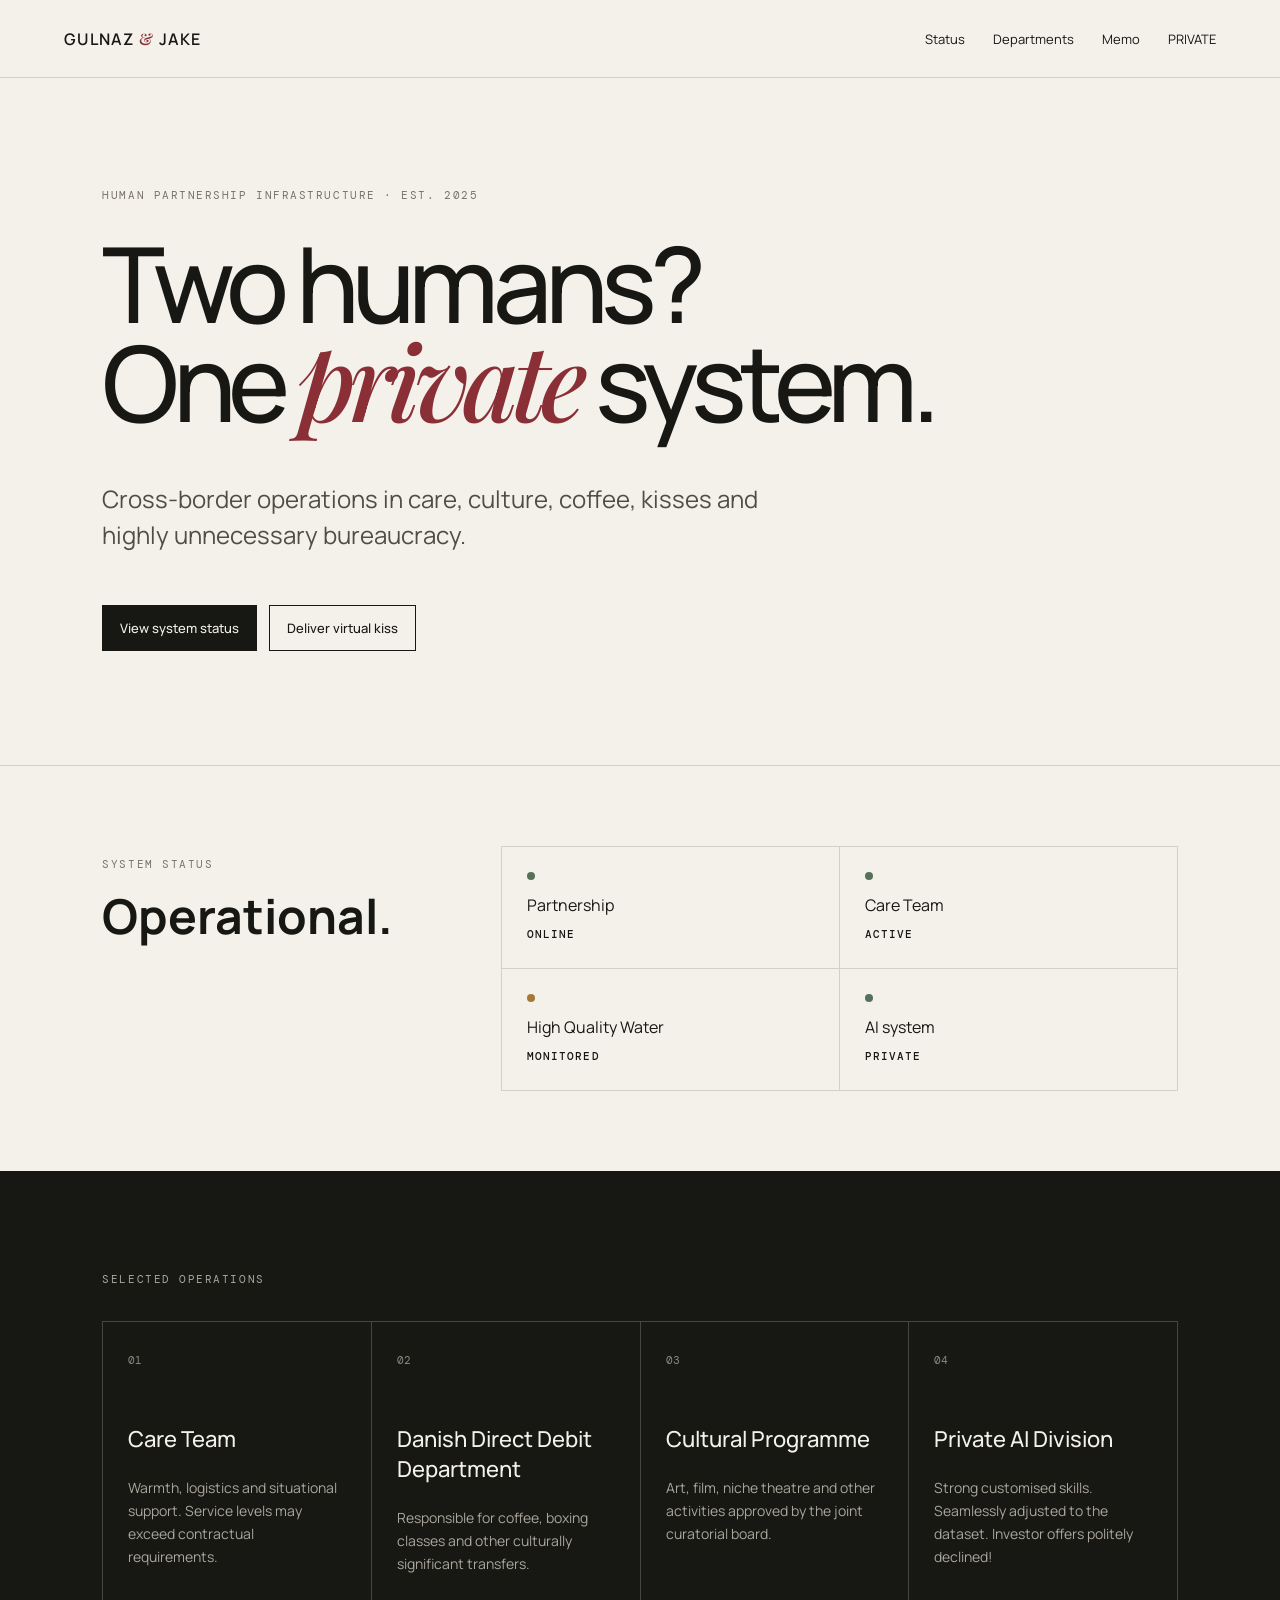
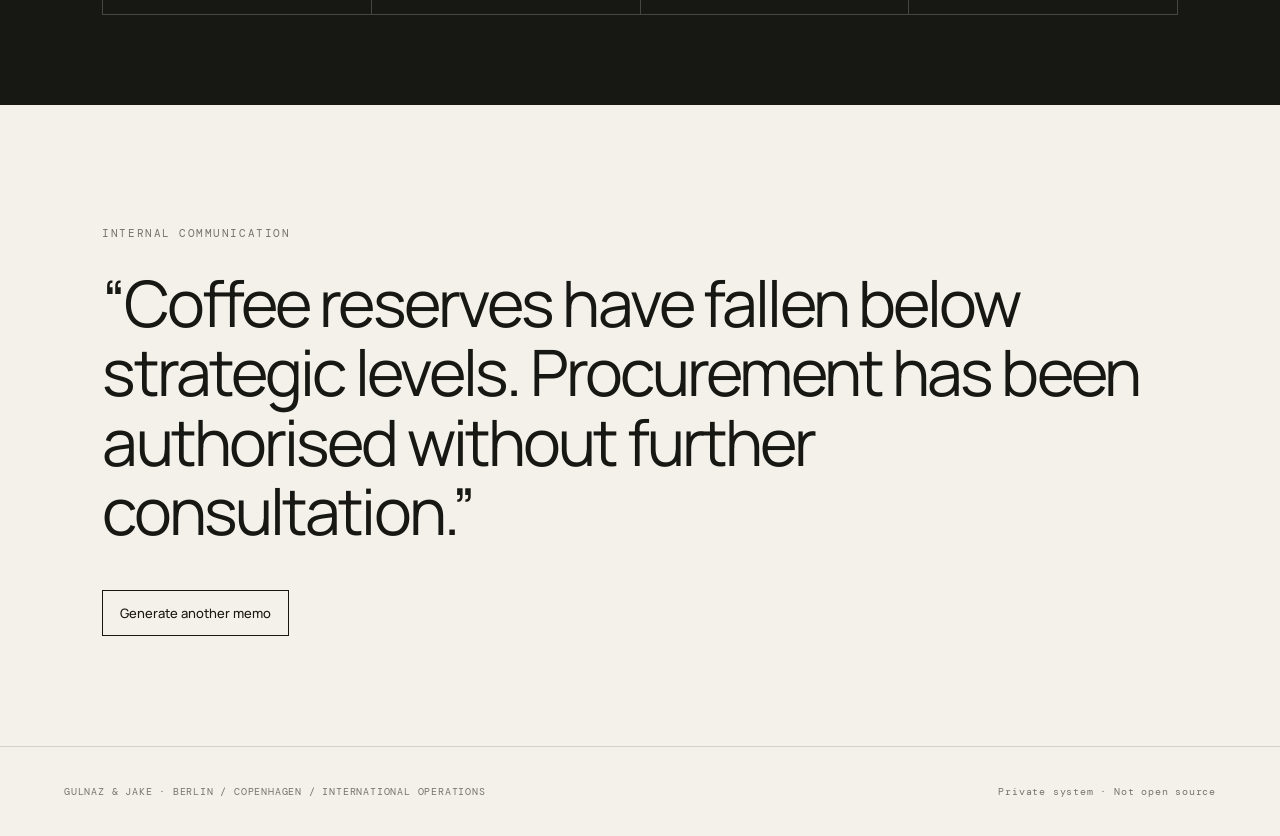
==== index.html @ 2a32f4bb "Update index.html" ====
<!doctype html><html lang="en"><head><meta charset="utf-8"><meta name="viewport" content="width=device-width,initial-scale=1"><meta name="theme-color" content="#f4f1ea"><title>Gulnaz & Jake</title><meta name="description" content="Human partnership infrastructure. Private system. Not open source."><link rel="stylesheet" href="style.css"></head><body>
<header class="top"><a class="brand" href="#">GULNAZ <span>&</span> JAKE</a><nav><a href="#status">Status</a><a href="#departments">Departments</a><a href="#memo">Memo</a><a href="private.html">PRIVATE</a></nav></header>
<main>
<section class="hero"><p class="eyebrow">HUMAN PARTNERSHIP INFRASTRUCTURE · EST. 2025</p><h1>Two humans? <br>One <em>private</em> system.</h1><p class="lede">Cross-border operations in care, culture, coffee, kisses and highly unnecessary bureaucracy.</p><div class="actions"><a class="button" href="#status">View system status</a><button class="ghost" id="kiss">Deliver virtual kiss</button></div><p class="delivery" id="delivery" aria-live="polite"></p></section>
<section class="status" id="status"><div><p class="label">SYSTEM STATUS</p><h2>Operational.</h2></div><div class="grid"><article><span class="dot"></span><p>Partnership</p><strong>ONLINE</strong></article><article><span class="dot"></span><p>Care Team</p><strong>ACTIVE</strong></article><article><span class="dot amber"></span><p>High Quality Water</p><strong>MONITORED</strong></article><article><span class="dot"></span><p>AI system</p><strong>PRIVATE</strong></article></div></section>
<section class="departments" id="departments"><p class="label">SELECTED OPERATIONS</p><div class="cards"><article><span>01</span><h3>Care Team</h3><p>Warmth, logistics and situational support. Service levels may exceed contractual requirements.</p></article><article><span>02</span><h3>Danish Direct Debit Department</h3><p>Responsible for coffee, boxing classes and other culturally significant transfers.</p></article><article><span>03</span><h3>Cultural Programme</h3><p>Art, film, niche theatre and other activities approved by the joint curatorial board.</p></article><article><span>04</span><h3>Private AI Division</h3><p>Strong customised skills. Seamlessly adjusted to the dataset. Investor offers politely declined!</p></article></div></section>
<section class="memo" id="memo"><p class="label">INTERNAL COMMUNICATION</p><blockquote id="quote">“Kisses are not reimbursable. They remain payable directly.”</blockquote><button class="ghost dark" id="newMemo">Generate another memo</button></section>
</main><footer><p>GULNAZ & JAKE · BERLIN / COPENHAGEN / INTERNATIONAL OPERATIONS</p><p>Private system · Not open source</p></footer><script src="script.js"></script></body></html>
---- style.css ----
@import url('https://fonts.googleapis.com/css2?family=DM+Mono:wght@300;400;500&family=Manrope:wght@400;500;600&family=Playfair+Display:ital,wght@1,500&display=swap');
:root{--ink:#171713;--paper:#f4f1ea;--line:#d5d0c5;--muted:#77736b;--accent:#8b2f37}*{box-sizing:border-box}html{scroll-behavior:smooth}body{margin:0;background:var(--paper);color:var(--ink);font-family:Manrope,Arial,sans-serif}.top{height:78px;display:flex;align-items:center;justify-content:space-between;padding:0 5vw;border-bottom:1px solid var(--line);position:sticky;top:0;background:rgba(244,241,234,.94);backdrop-filter:blur(12px);z-index:5}.brand{font-weight:600;letter-spacing:.08em;text-decoration:none;color:var(--ink)}.brand span{font-family:'Playfair Display',serif;color:var(--accent)}nav{display:flex;gap:28px}nav a{color:var(--ink);text-decoration:none;font-size:13px}.hero{min-height:74vh;padding:11vh 8vw 8vh;display:flex;flex-direction:column;justify-content:center}.eyebrow,.label{font-family:'DM Mono',monospace;font-size:11px;letter-spacing:.14em;color:var(--muted)}h1{font-size:clamp(54px,8.2vw,126px);line-height:.91;letter-spacing:-.065em;margin:22px 0 28px;max-width:1100px;font-weight:500}h1 em{font-family:'Playfair Display',serif;font-weight:500;color:var(--accent)}.lede{font-size:clamp(17px,2vw,24px);line-height:1.5;max-width:680px;color:#504d47}.actions{display:flex;gap:12px;margin-top:28px;flex-wrap:wrap}.button,.ghost{border:1px solid var(--ink);padding:13px 17px;font:500 13px Manrope;text-decoration:none;color:var(--paper);background:var(--ink);cursor:pointer}.ghost{color:var(--ink);background:transparent}.delivery{height:20px;font-family:'DM Mono',monospace;font-size:11px;color:var(--accent)}.status{border-top:1px solid var(--line);padding:80px 8vw;display:grid;grid-template-columns:1fr 2fr;gap:60px}.status h2{font-size:48px;margin:12px 0}.grid{display:grid;grid-template-columns:1fr 1fr;border-top:1px solid var(--line);border-left:1px solid var(--line)}.grid article{padding:25px;border-right:1px solid var(--line);border-bottom:1px solid var(--line)}.grid p{margin:14px 0 5px}.grid strong{font:500 11px 'DM Mono',monospace;letter-spacing:.1em}.dot{width:8px;height:8px;background:#56705a;border-radius:50%;display:block}.dot.amber{background:#a67835}.departments{background:var(--ink);color:var(--paper);padding:90px 8vw}.departments .label{color:#aaa69d}.cards{display:grid;grid-template-columns:repeat(4,1fr);margin-top:35px;border-top:1px solid #46453f;border-left:1px solid #46453f}.cards article{min-height:290px;padding:25px;border-right:1px solid #46453f;border-bottom:1px solid #46453f}.cards span{font:11px 'DM Mono',monospace;color:#8c8981}.cards h3{font-size:22px;font-weight:500;margin-top:55px}.cards p{color:#aaa69d;font-size:14px;line-height:1.65}.memo{padding:110px 8vw}.memo blockquote{font-size:clamp(34px,5vw,72px);line-height:1.08;letter-spacing:-.045em;max-width:1050px;margin:28px 0 45px}.dark{background:transparent}.memo .ghost:hover{background:var(--ink);color:var(--paper)}footer{padding:28px 5vw;border-top:1px solid var(--line);display:flex;justify-content:space-between;gap:20px;color:var(--muted);font:10px 'DM Mono',monospace;letter-spacing:.08em}@media(max-width:800px){nav{display:none}.hero{padding-left:6vw;padding-right:6vw}.status{grid-template-columns:1fr;padding:60px 6vw}.grid{grid-template-columns:1fr}.departments{padding:70px 6vw}.cards{grid-template-columns:1fr}.cards article{min-height:220px}.memo{padding:80px 6vw}footer{flex-direction:column}}
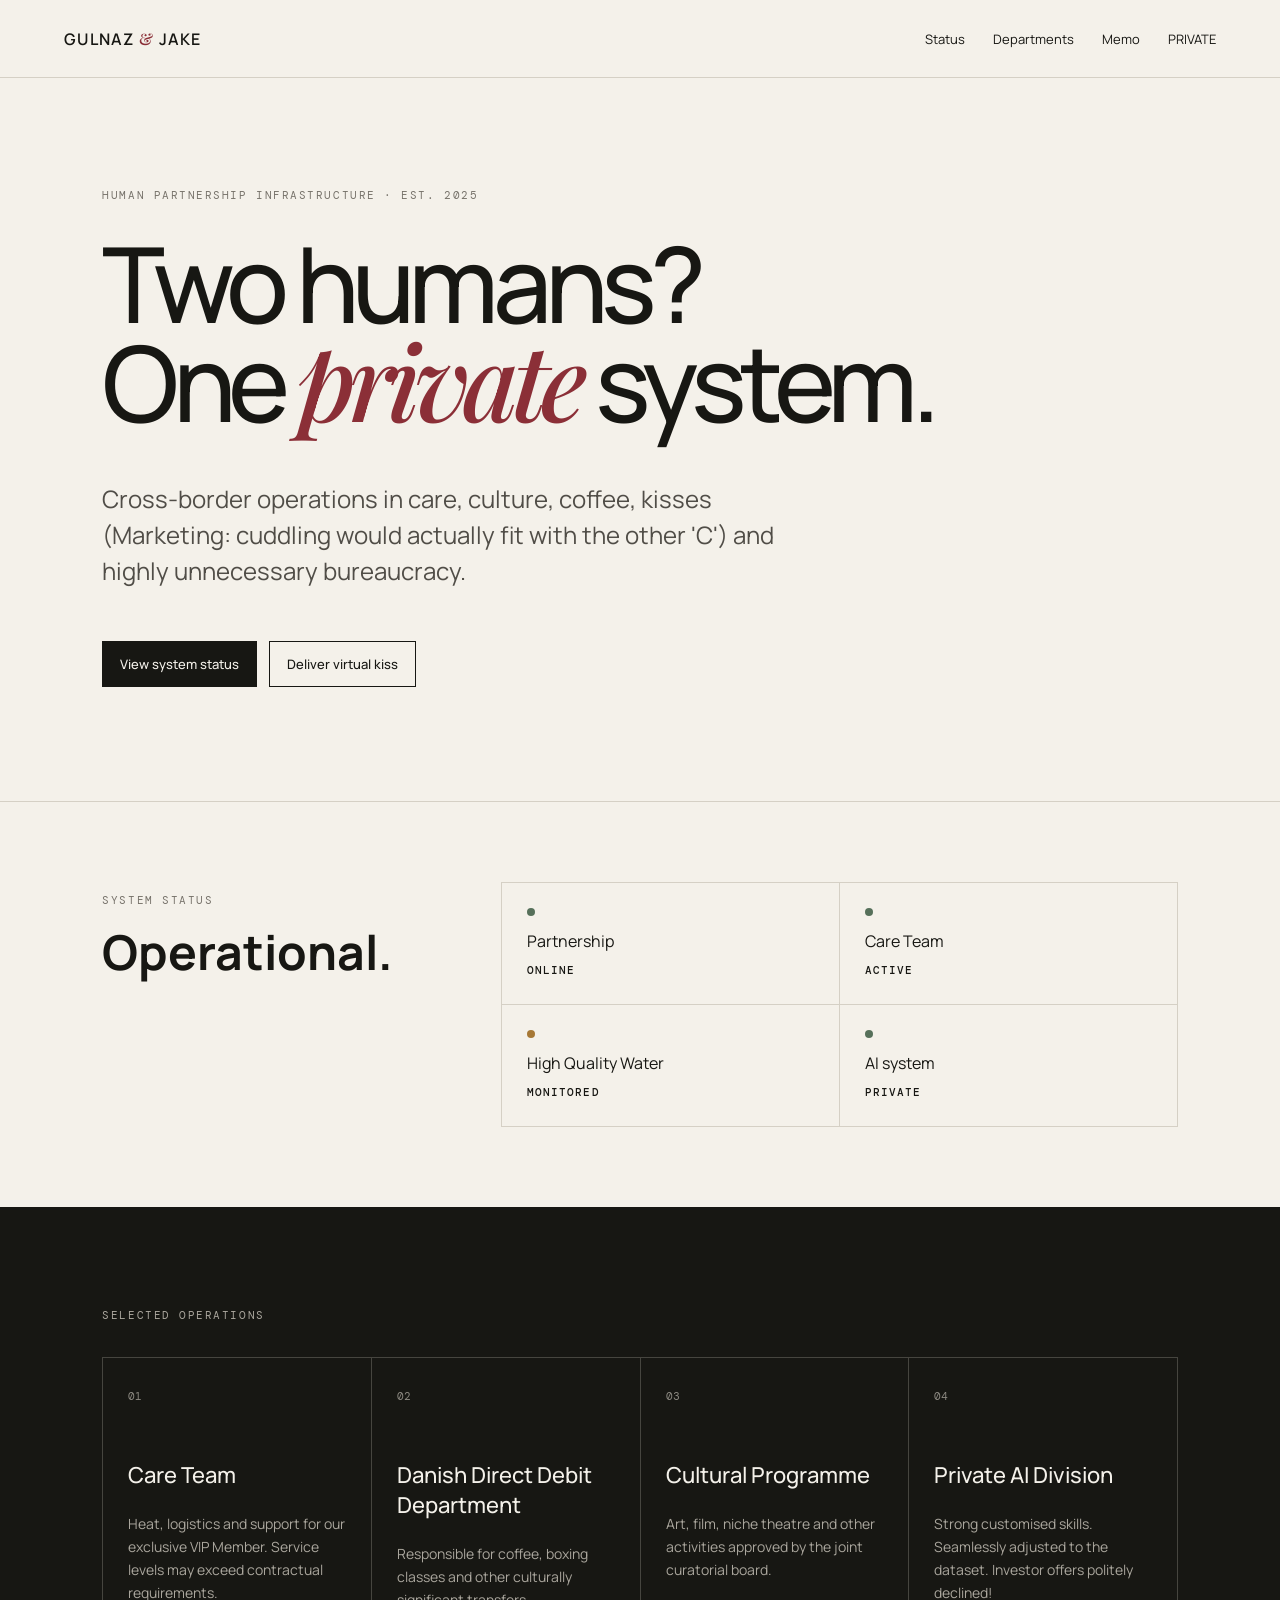
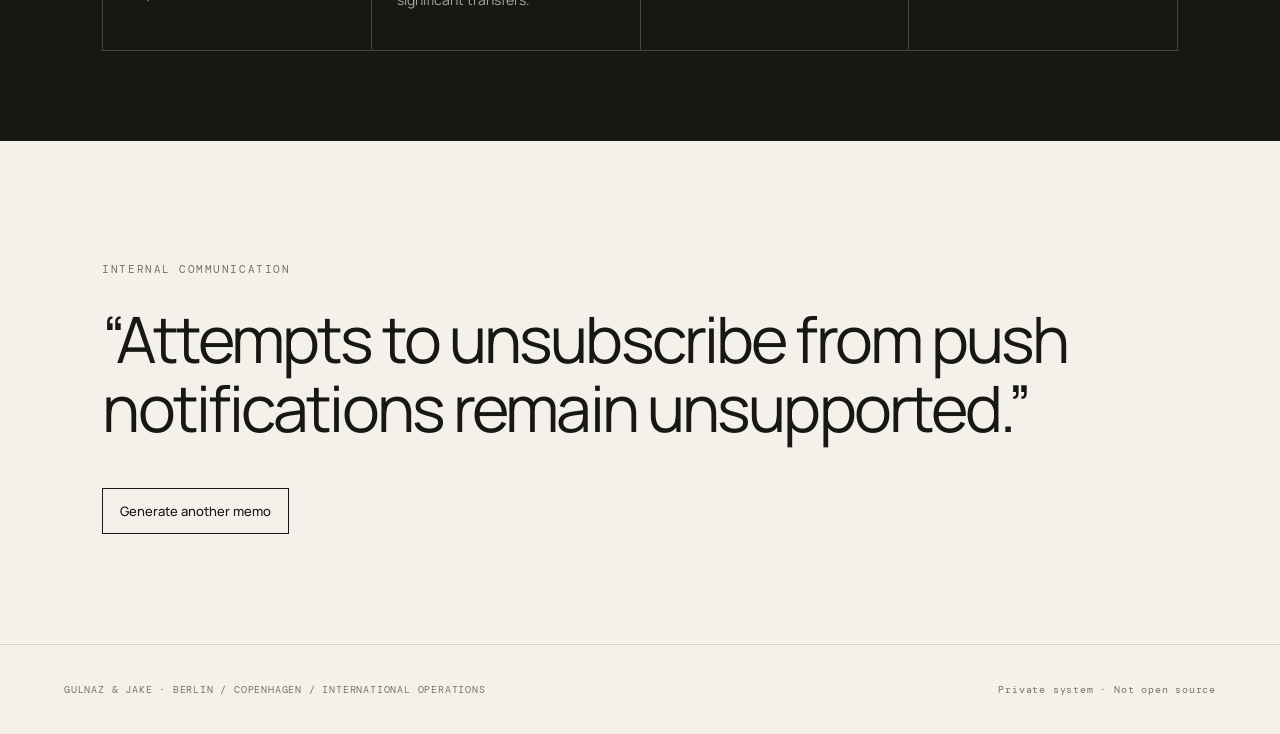
==== commit ed3be855: "Update index.html" ====
--- a/index.html
+++ b/index.html
@@ -1,8 +1,8 @@
 <!doctype html><html lang="en"><head><meta charset="utf-8"><meta name="viewport" content="width=device-width,initial-scale=1"><meta name="theme-color" content="#f4f1ea"><title>Gulnaz & Jake</title><meta name="description" content="Human partnership infrastructure. Private system. Not open source."><link rel="stylesheet" href="style.css"></head><body>
 <header class="top"><a class="brand" href="#">GULNAZ <span>&</span> JAKE</a><nav><a href="#status">Status</a><a href="#departments">Departments</a><a href="#memo">Memo</a><a href="private.html">PRIVATE</a></nav></header>
 <main>
-<section class="hero"><p class="eyebrow">HUMAN PARTNERSHIP INFRASTRUCTURE · EST. 2025</p><h1>Two humans? <br>One <em>private</em> system.</h1><p class="lede">Cross-border operations in care, culture, coffee, kisses and highly unnecessary bureaucracy.</p><div class="actions"><a class="button" href="#status">View system status</a><button class="ghost" id="kiss">Deliver virtual kiss</button></div><p class="delivery" id="delivery" aria-live="polite"></p></section>
+<section class="hero"><p class="eyebrow">HUMAN PARTNERSHIP INFRASTRUCTURE · EST. 2025</p><h1>Two humans? <br>One <em>private</em> system.</h1><p class="lede">Cross-border operations in care, culture, coffee, kisses (Marketing: cuddling would actually fit with the other 'C')  and highly unnecessary bureaucracy.</p><div class="actions"><a class="button" href="#status">View system status</a><button class="ghost" id="kiss">Deliver virtual kiss</button></div><p class="delivery" id="delivery" aria-live="polite"></p></section>
 <section class="status" id="status"><div><p class="label">SYSTEM STATUS</p><h2>Operational.</h2></div><div class="grid"><article><span class="dot"></span><p>Partnership</p><strong>ONLINE</strong></article><article><span class="dot"></span><p>Care Team</p><strong>ACTIVE</strong></article><article><span class="dot amber"></span><p>High Quality Water</p><strong>MONITORED</strong></article><article><span class="dot"></span><p>AI system</p><strong>PRIVATE</strong></article></div></section>
-<section class="departments" id="departments"><p class="label">SELECTED OPERATIONS</p><div class="cards"><article><span>01</span><h3>Care Team</h3><p>Warmth, logistics and situational support. Service levels may exceed contractual requirements.</p></article><article><span>02</span><h3>Danish Direct Debit Department</h3><p>Responsible for coffee, boxing classes and other culturally significant transfers.</p></article><article><span>03</span><h3>Cultural Programme</h3><p>Art, film, niche theatre and other activities approved by the joint curatorial board.</p></article><article><span>04</span><h3>Private AI Division</h3><p>Strong customised skills. Seamlessly adjusted to the dataset. Investor offers politely declined!</p></article></div></section>
+<section class="departments" id="departments"><p class="label">SELECTED OPERATIONS</p><div class="cards"><article><span>01</span><h3>Care Team</h3><p>Heat, logistics and support for our exclusive VIP Member. Service levels may exceed contractual requirements.</p></article><article><span>02</span><h3>Danish Direct Debit Department</h3><p>Responsible for coffee, boxing classes and other culturally significant transfers.</p></article><article><span>03</span><h3>Cultural Programme</h3><p>Art, film, niche theatre and other activities approved by the joint curatorial board.</p></article><article><span>04</span><h3>Private AI Division</h3><p>Strong customised skills. Seamlessly adjusted to the dataset. Investor offers politely declined!</p></article></div></section>
 <section class="memo" id="memo"><p class="label">INTERNAL COMMUNICATION</p><blockquote id="quote">“Kisses are not reimbursable. They remain payable directly.”</blockquote><button class="ghost dark" id="newMemo">Generate another memo</button></section>
 </main><footer><p>GULNAZ & JAKE · BERLIN / COPENHAGEN / INTERNATIONAL OPERATIONS</p><p>Private system · Not open source</p></footer><script src="script.js"></script></body></html>
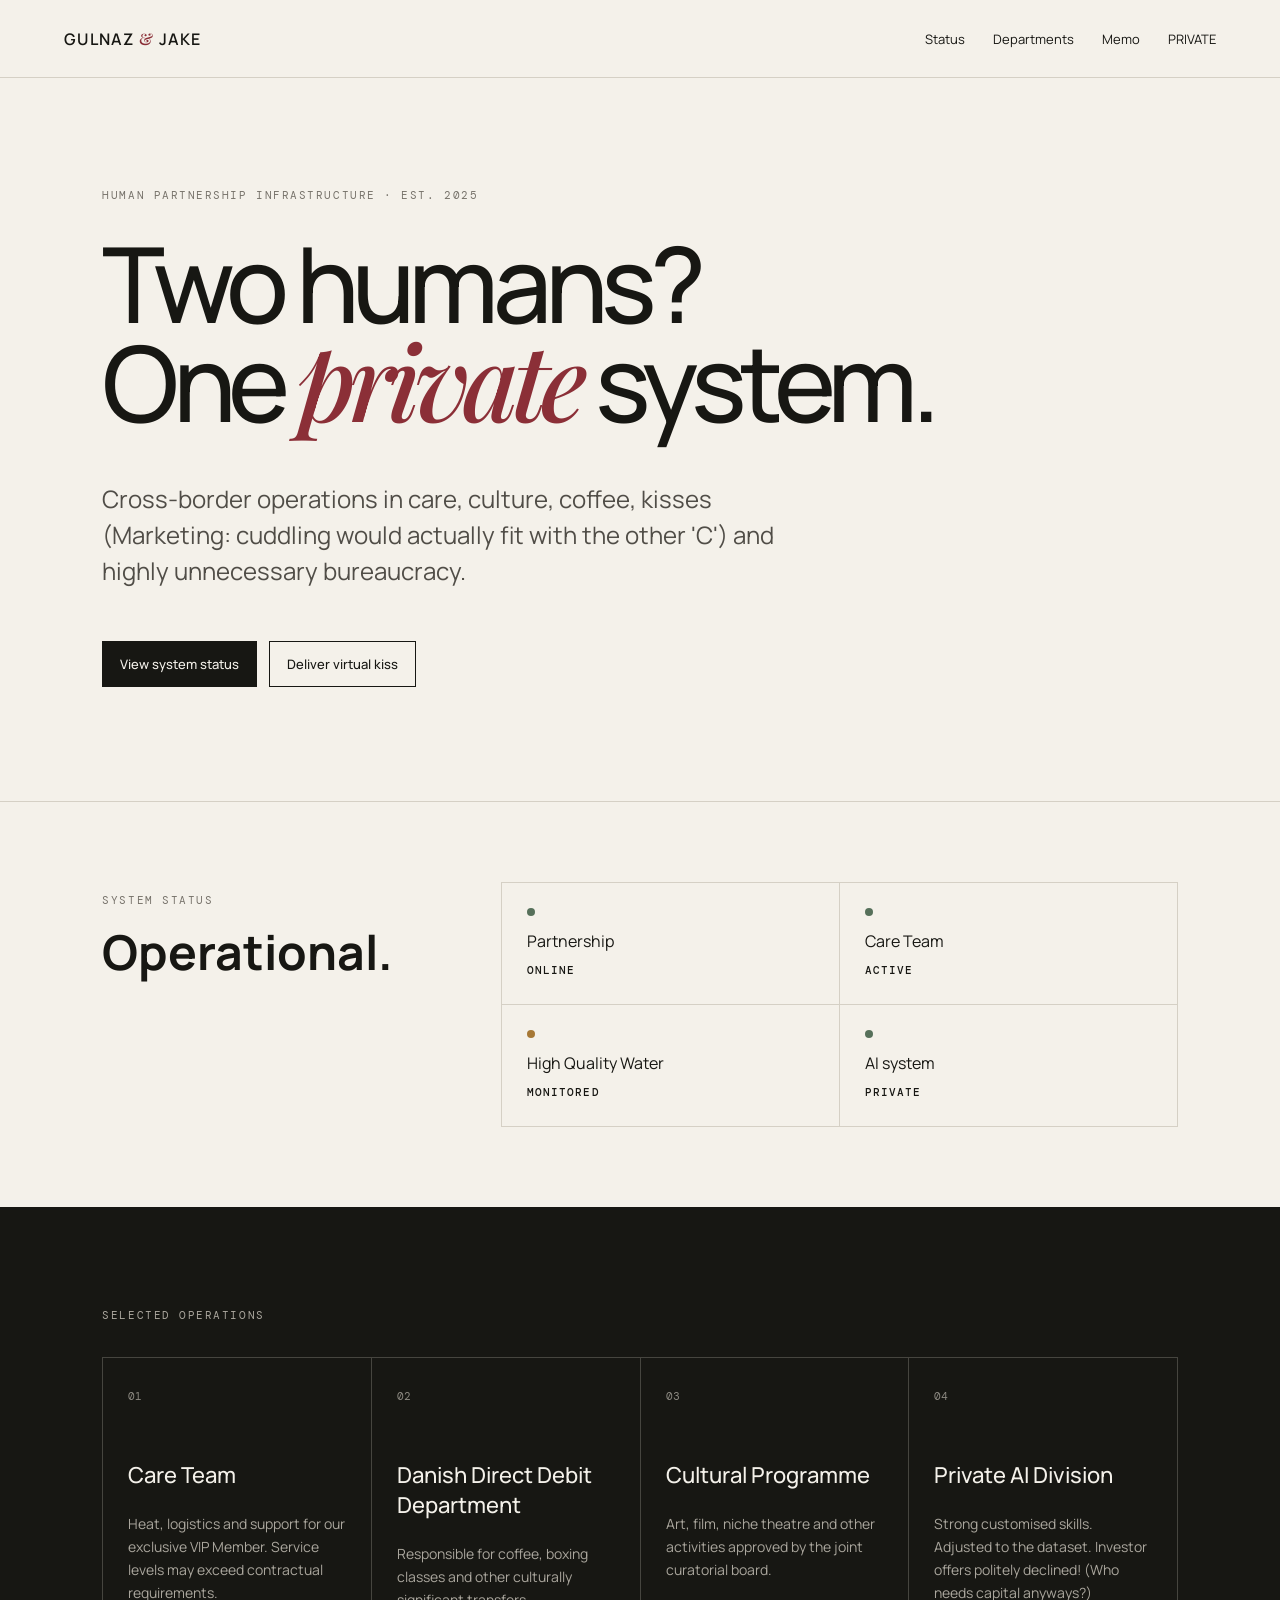
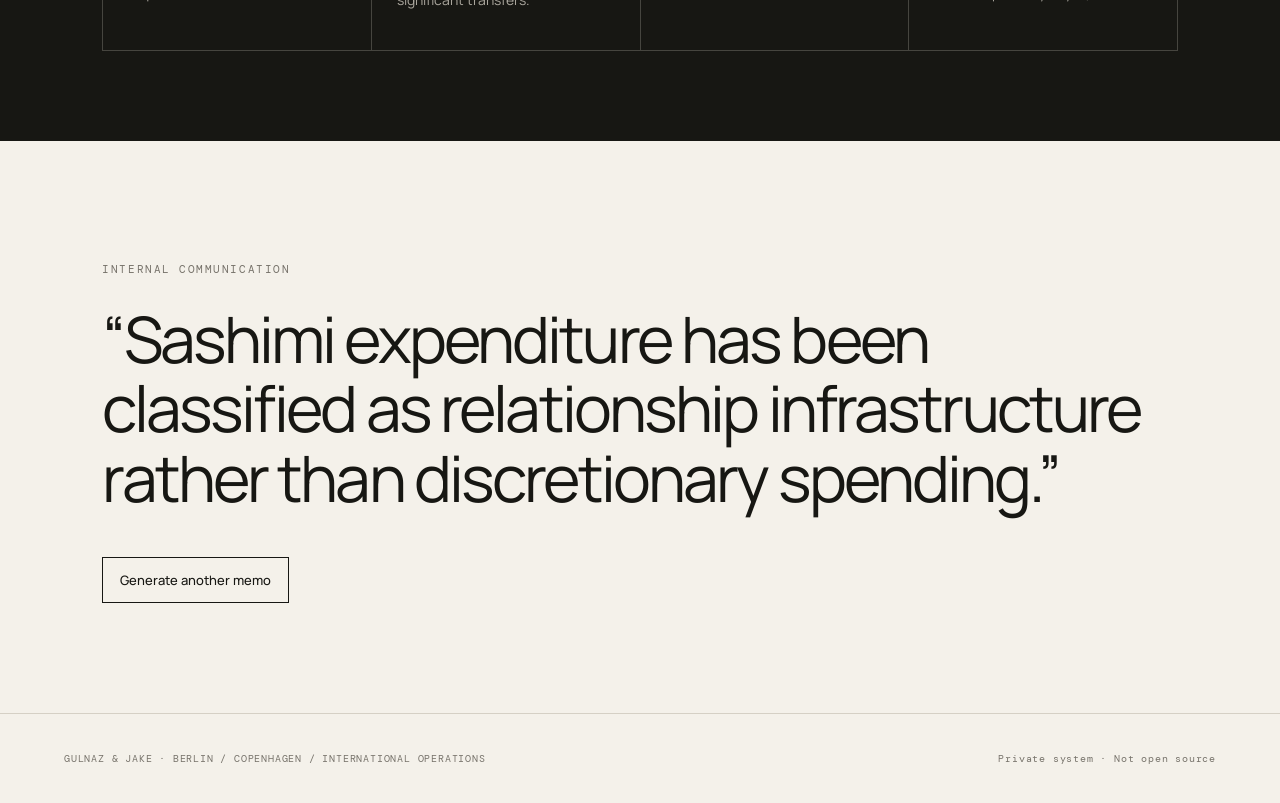
==== commit da7fcc23: "Update index.html" ====
--- a/index.html
+++ b/index.html
@@ -3,6 +3,6 @@
 <main>
 <section class="hero"><p class="eyebrow">HUMAN PARTNERSHIP INFRASTRUCTURE · EST. 2025</p><h1>Two humans? <br>One <em>private</em> system.</h1><p class="lede">Cross-border operations in care, culture, coffee, kisses (Marketing: cuddling would actually fit with the other 'C')  and highly unnecessary bureaucracy.</p><div class="actions"><a class="button" href="#status">View system status</a><button class="ghost" id="kiss">Deliver virtual kiss</button></div><p class="delivery" id="delivery" aria-live="polite"></p></section>
 <section class="status" id="status"><div><p class="label">SYSTEM STATUS</p><h2>Operational.</h2></div><div class="grid"><article><span class="dot"></span><p>Partnership</p><strong>ONLINE</strong></article><article><span class="dot"></span><p>Care Team</p><strong>ACTIVE</strong></article><article><span class="dot amber"></span><p>High Quality Water</p><strong>MONITORED</strong></article><article><span class="dot"></span><p>AI system</p><strong>PRIVATE</strong></article></div></section>
-<section class="departments" id="departments"><p class="label">SELECTED OPERATIONS</p><div class="cards"><article><span>01</span><h3>Care Team</h3><p>Heat, logistics and support for our exclusive VIP Member. Service levels may exceed contractual requirements.</p></article><article><span>02</span><h3>Danish Direct Debit Department</h3><p>Responsible for coffee, boxing classes and other culturally significant transfers.</p></article><article><span>03</span><h3>Cultural Programme</h3><p>Art, film, niche theatre and other activities approved by the joint curatorial board.</p></article><article><span>04</span><h3>Private AI Division</h3><p>Strong customised skills. Seamlessly adjusted to the dataset. Investor offers politely declined!</p></article></div></section>
+<section class="departments" id="departments"><p class="label">SELECTED OPERATIONS</p><div class="cards"><article><span>01</span><h3>Care Team</h3><p>Heat, logistics and support for our exclusive VIP Member. Service levels may exceed contractual requirements.</p></article><article><span>02</span><h3>Danish Direct Debit Department</h3><p>Responsible for coffee, boxing classes and other culturally significant transfers.</p></article><article><span>03</span><h3>Cultural Programme</h3><p>Art, film, niche theatre and other activities approved by the joint curatorial board.</p></article><article><span>04</span><h3>Private AI Division</h3><p>Strong customised skills. Adjusted to the dataset. Investor offers politely declined! (Who needs capital anyways?)</p></article></div></section>
 <section class="memo" id="memo"><p class="label">INTERNAL COMMUNICATION</p><blockquote id="quote">“Kisses are not reimbursable. They remain payable directly.”</blockquote><button class="ghost dark" id="newMemo">Generate another memo</button></section>
 </main><footer><p>GULNAZ & JAKE · BERLIN / COPENHAGEN / INTERNATIONAL OPERATIONS</p><p>Private system · Not open source</p></footer><script src="script.js"></script></body></html>
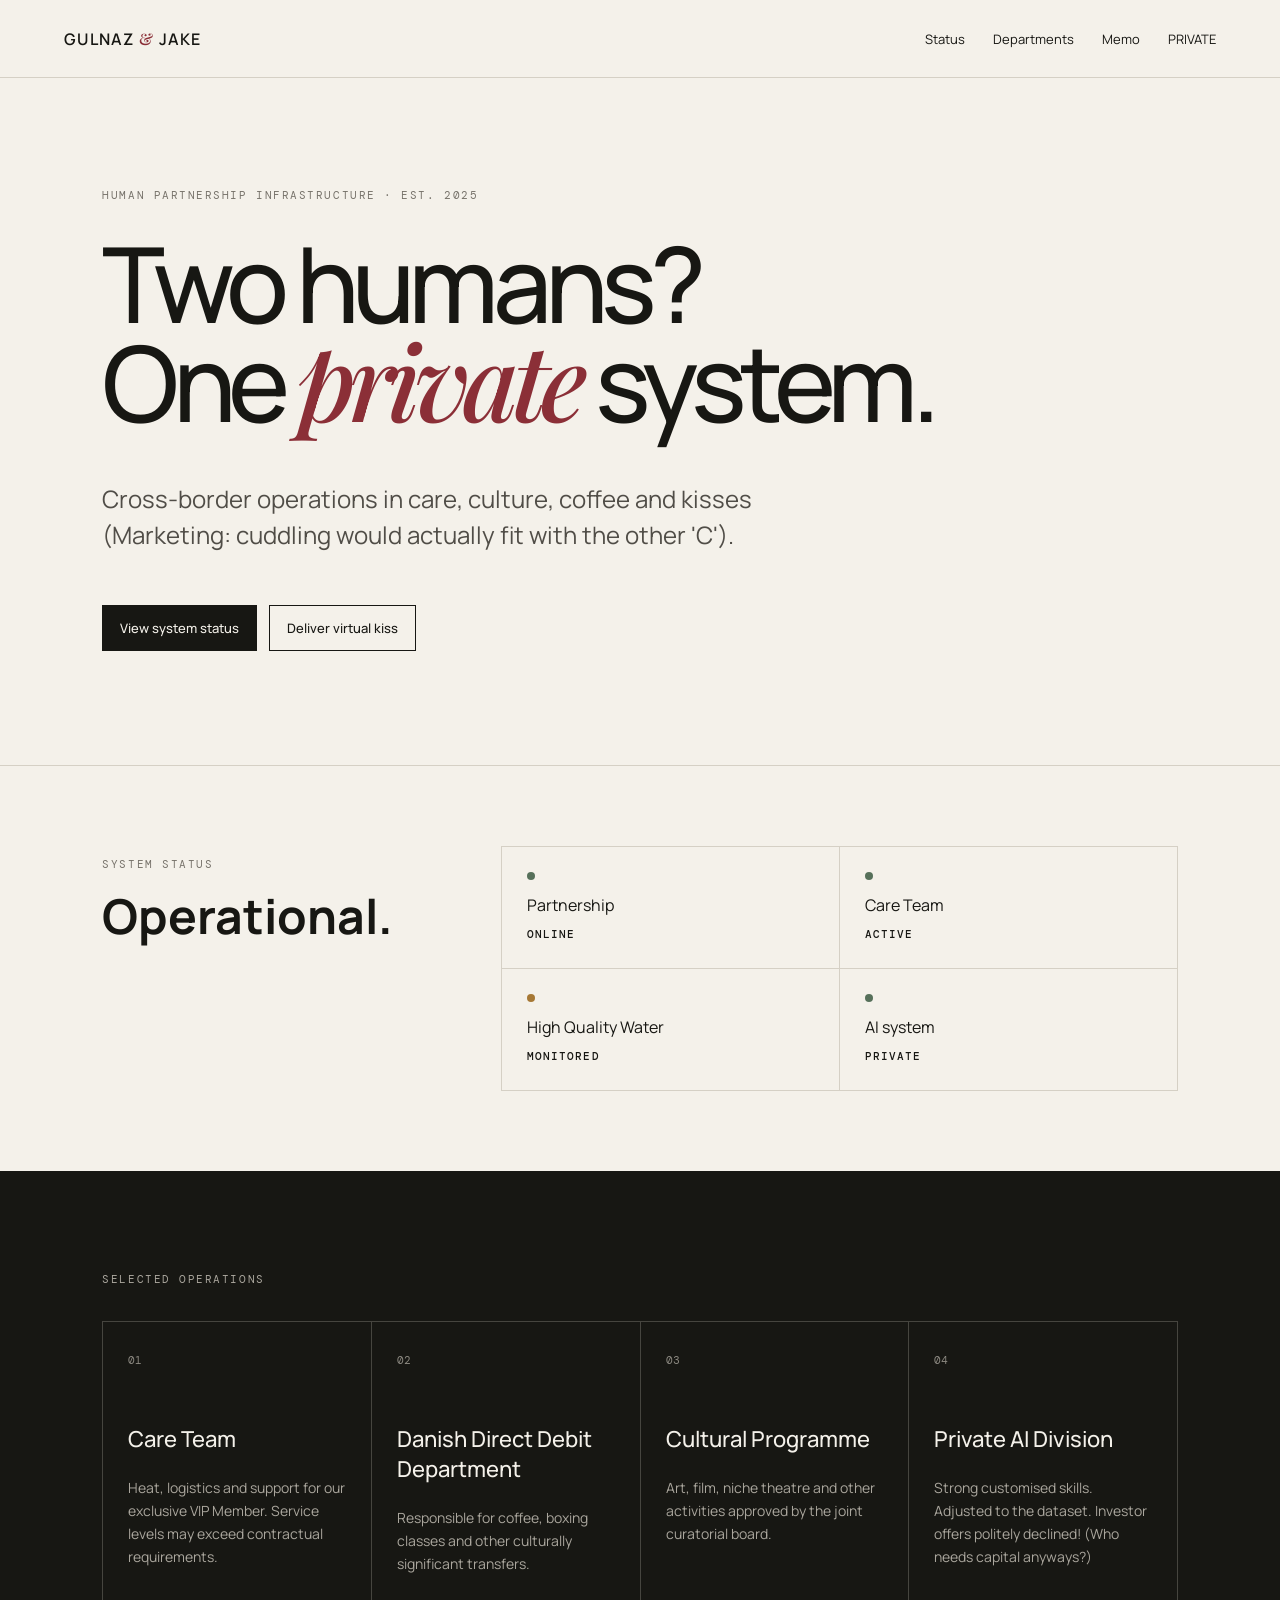
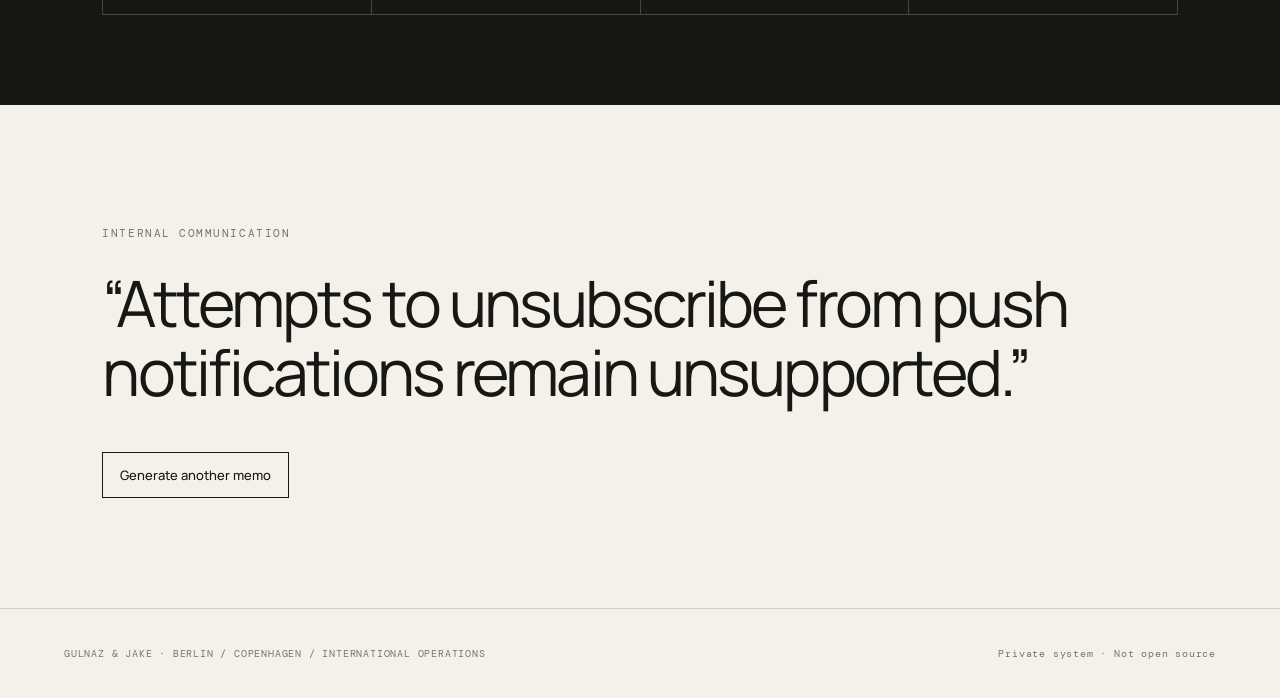
==== commit 719dc956: "Update index.html" ====
--- a/index.html
+++ b/index.html
@@ -1,7 +1,7 @@
 <!doctype html><html lang="en"><head><meta charset="utf-8"><meta name="viewport" content="width=device-width,initial-scale=1"><meta name="theme-color" content="#f4f1ea"><title>Gulnaz & Jake</title><meta name="description" content="Human partnership infrastructure. Private system. Not open source."><link rel="stylesheet" href="style.css"></head><body>
 <header class="top"><a class="brand" href="#">GULNAZ <span>&</span> JAKE</a><nav><a href="#status">Status</a><a href="#departments">Departments</a><a href="#memo">Memo</a><a href="private.html">PRIVATE</a></nav></header>
 <main>
-<section class="hero"><p class="eyebrow">HUMAN PARTNERSHIP INFRASTRUCTURE · EST. 2025</p><h1>Two humans? <br>One <em>private</em> system.</h1><p class="lede">Cross-border operations in care, culture, coffee, kisses (Marketing: cuddling would actually fit with the other 'C')  and highly unnecessary bureaucracy.</p><div class="actions"><a class="button" href="#status">View system status</a><button class="ghost" id="kiss">Deliver virtual kiss</button></div><p class="delivery" id="delivery" aria-live="polite"></p></section>
+<section class="hero"><p class="eyebrow">HUMAN PARTNERSHIP INFRASTRUCTURE · EST. 2025</p><h1>Two humans? <br>One <em>private</em> system.</h1><p class="lede">Cross-border operations in care, culture, coffee and kisses (Marketing: cuddling would actually fit with the other 'C').</p><div class="actions"><a class="button" href="#status">View system status</a><button class="ghost" id="kiss">Deliver virtual kiss</button></div><p class="delivery" id="delivery" aria-live="polite"></p></section>
 <section class="status" id="status"><div><p class="label">SYSTEM STATUS</p><h2>Operational.</h2></div><div class="grid"><article><span class="dot"></span><p>Partnership</p><strong>ONLINE</strong></article><article><span class="dot"></span><p>Care Team</p><strong>ACTIVE</strong></article><article><span class="dot amber"></span><p>High Quality Water</p><strong>MONITORED</strong></article><article><span class="dot"></span><p>AI system</p><strong>PRIVATE</strong></article></div></section>
 <section class="departments" id="departments"><p class="label">SELECTED OPERATIONS</p><div class="cards"><article><span>01</span><h3>Care Team</h3><p>Heat, logistics and support for our exclusive VIP Member. Service levels may exceed contractual requirements.</p></article><article><span>02</span><h3>Danish Direct Debit Department</h3><p>Responsible for coffee, boxing classes and other culturally significant transfers.</p></article><article><span>03</span><h3>Cultural Programme</h3><p>Art, film, niche theatre and other activities approved by the joint curatorial board.</p></article><article><span>04</span><h3>Private AI Division</h3><p>Strong customised skills. Adjusted to the dataset. Investor offers politely declined! (Who needs capital anyways?)</p></article></div></section>
 <section class="memo" id="memo"><p class="label">INTERNAL COMMUNICATION</p><blockquote id="quote">“Kisses are not reimbursable. They remain payable directly.”</blockquote><button class="ghost dark" id="newMemo">Generate another memo</button></section>
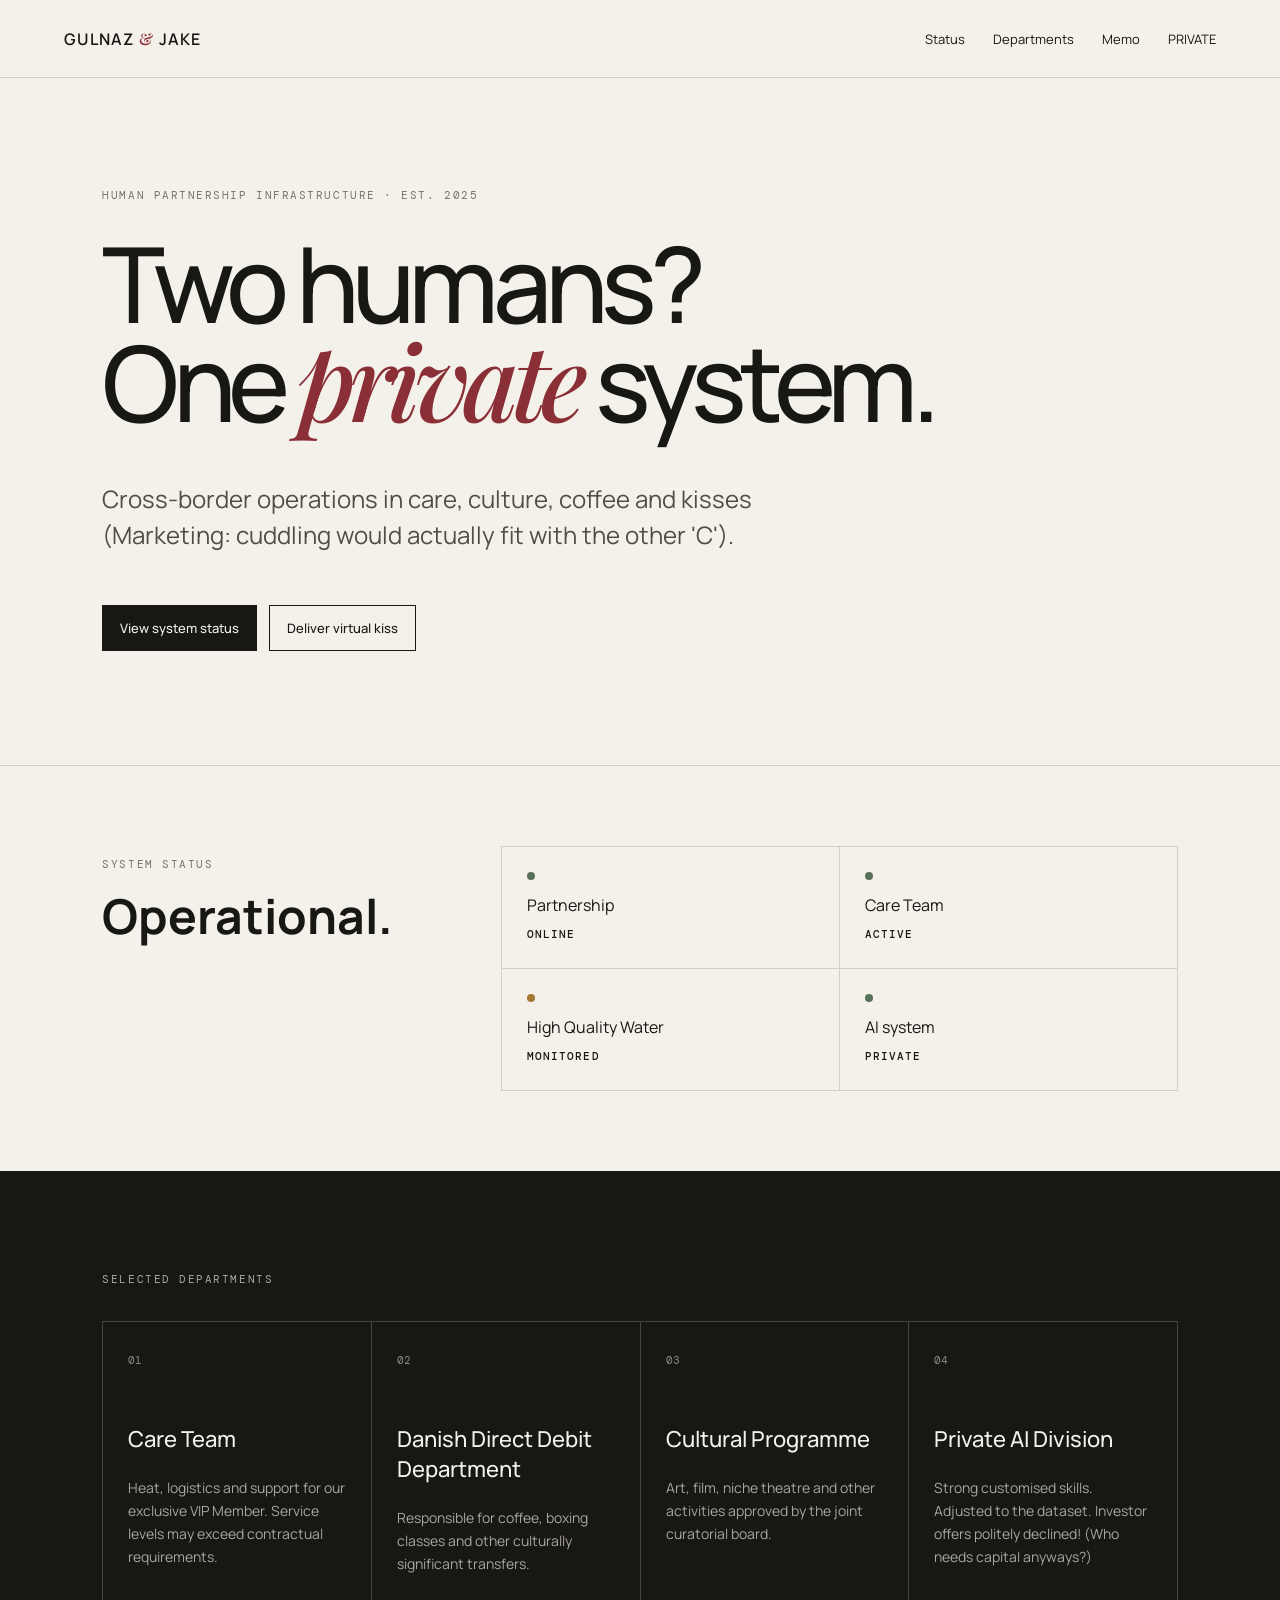
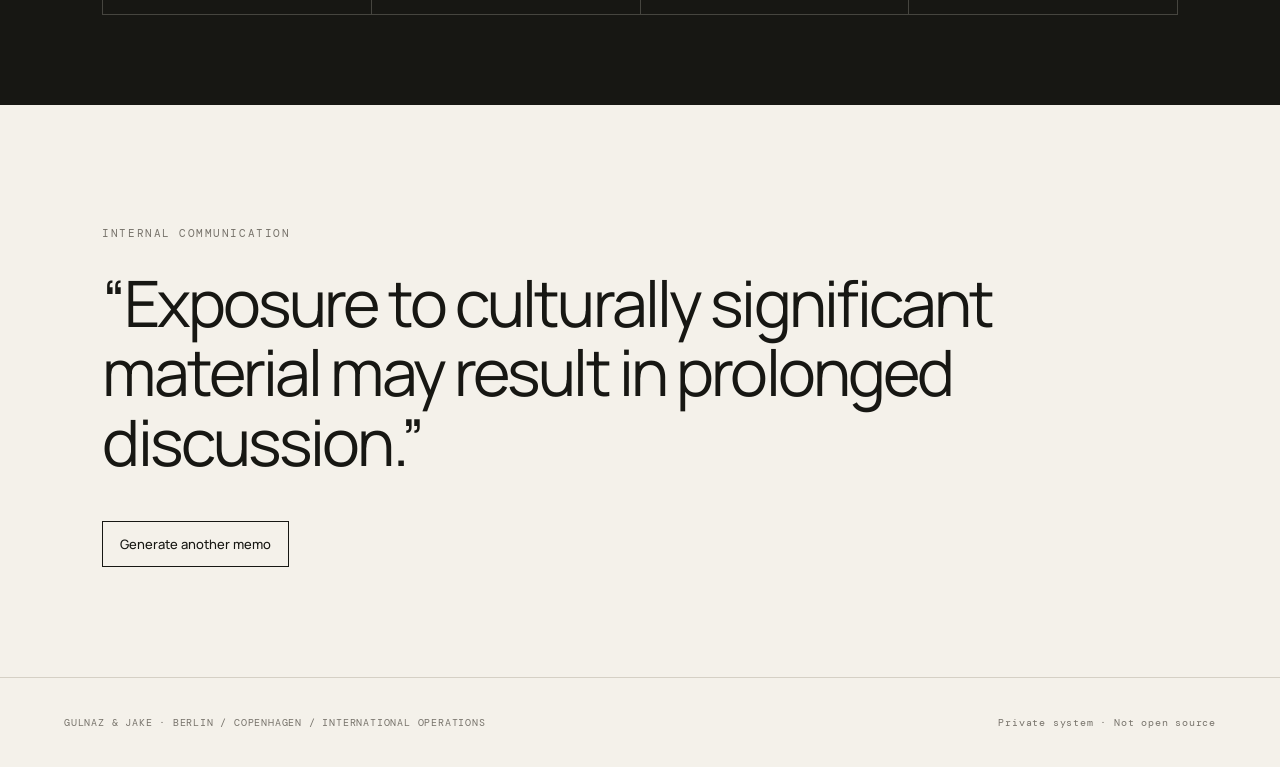
==== commit bfa52b64: "Update index.html" ====
--- a/index.html
+++ b/index.html
@@ -3,6 +3,6 @@
 <main>
 <section class="hero"><p class="eyebrow">HUMAN PARTNERSHIP INFRASTRUCTURE · EST. 2025</p><h1>Two humans? <br>One <em>private</em> system.</h1><p class="lede">Cross-border operations in care, culture, coffee and kisses (Marketing: cuddling would actually fit with the other 'C').</p><div class="actions"><a class="button" href="#status">View system status</a><button class="ghost" id="kiss">Deliver virtual kiss</button></div><p class="delivery" id="delivery" aria-live="polite"></p></section>
 <section class="status" id="status"><div><p class="label">SYSTEM STATUS</p><h2>Operational.</h2></div><div class="grid"><article><span class="dot"></span><p>Partnership</p><strong>ONLINE</strong></article><article><span class="dot"></span><p>Care Team</p><strong>ACTIVE</strong></article><article><span class="dot amber"></span><p>High Quality Water</p><strong>MONITORED</strong></article><article><span class="dot"></span><p>AI system</p><strong>PRIVATE</strong></article></div></section>
-<section class="departments" id="departments"><p class="label">SELECTED OPERATIONS</p><div class="cards"><article><span>01</span><h3>Care Team</h3><p>Heat, logistics and support for our exclusive VIP Member. Service levels may exceed contractual requirements.</p></article><article><span>02</span><h3>Danish Direct Debit Department</h3><p>Responsible for coffee, boxing classes and other culturally significant transfers.</p></article><article><span>03</span><h3>Cultural Programme</h3><p>Art, film, niche theatre and other activities approved by the joint curatorial board.</p></article><article><span>04</span><h3>Private AI Division</h3><p>Strong customised skills. Adjusted to the dataset. Investor offers politely declined! (Who needs capital anyways?)</p></article></div></section>
+<section class="departments" id="departments"><p class="label">SELECTED DEPARTMENTS</p><div class="cards"><article><span>01</span><h3>Care Team</h3><p>Heat, logistics and support for our exclusive VIP Member. Service levels may exceed contractual requirements.</p></article><article><span>02</span><h3>Danish Direct Debit Department</h3><p>Responsible for coffee, boxing classes and other culturally significant transfers.</p></article><article><span>03</span><h3>Cultural Programme</h3><p>Art, film, niche theatre and other activities approved by the joint curatorial board.</p></article><article><span>04</span><h3>Private AI Division</h3><p>Strong customised skills. Adjusted to the dataset. Investor offers politely declined! (Who needs capital anyways?)</p></article></div></section>
 <section class="memo" id="memo"><p class="label">INTERNAL COMMUNICATION</p><blockquote id="quote">“Kisses are not reimbursable. They remain payable directly.”</blockquote><button class="ghost dark" id="newMemo">Generate another memo</button></section>
 </main><footer><p>GULNAZ & JAKE · BERLIN / COPENHAGEN / INTERNATIONAL OPERATIONS</p><p>Private system · Not open source</p></footer><script src="script.js"></script></body></html>
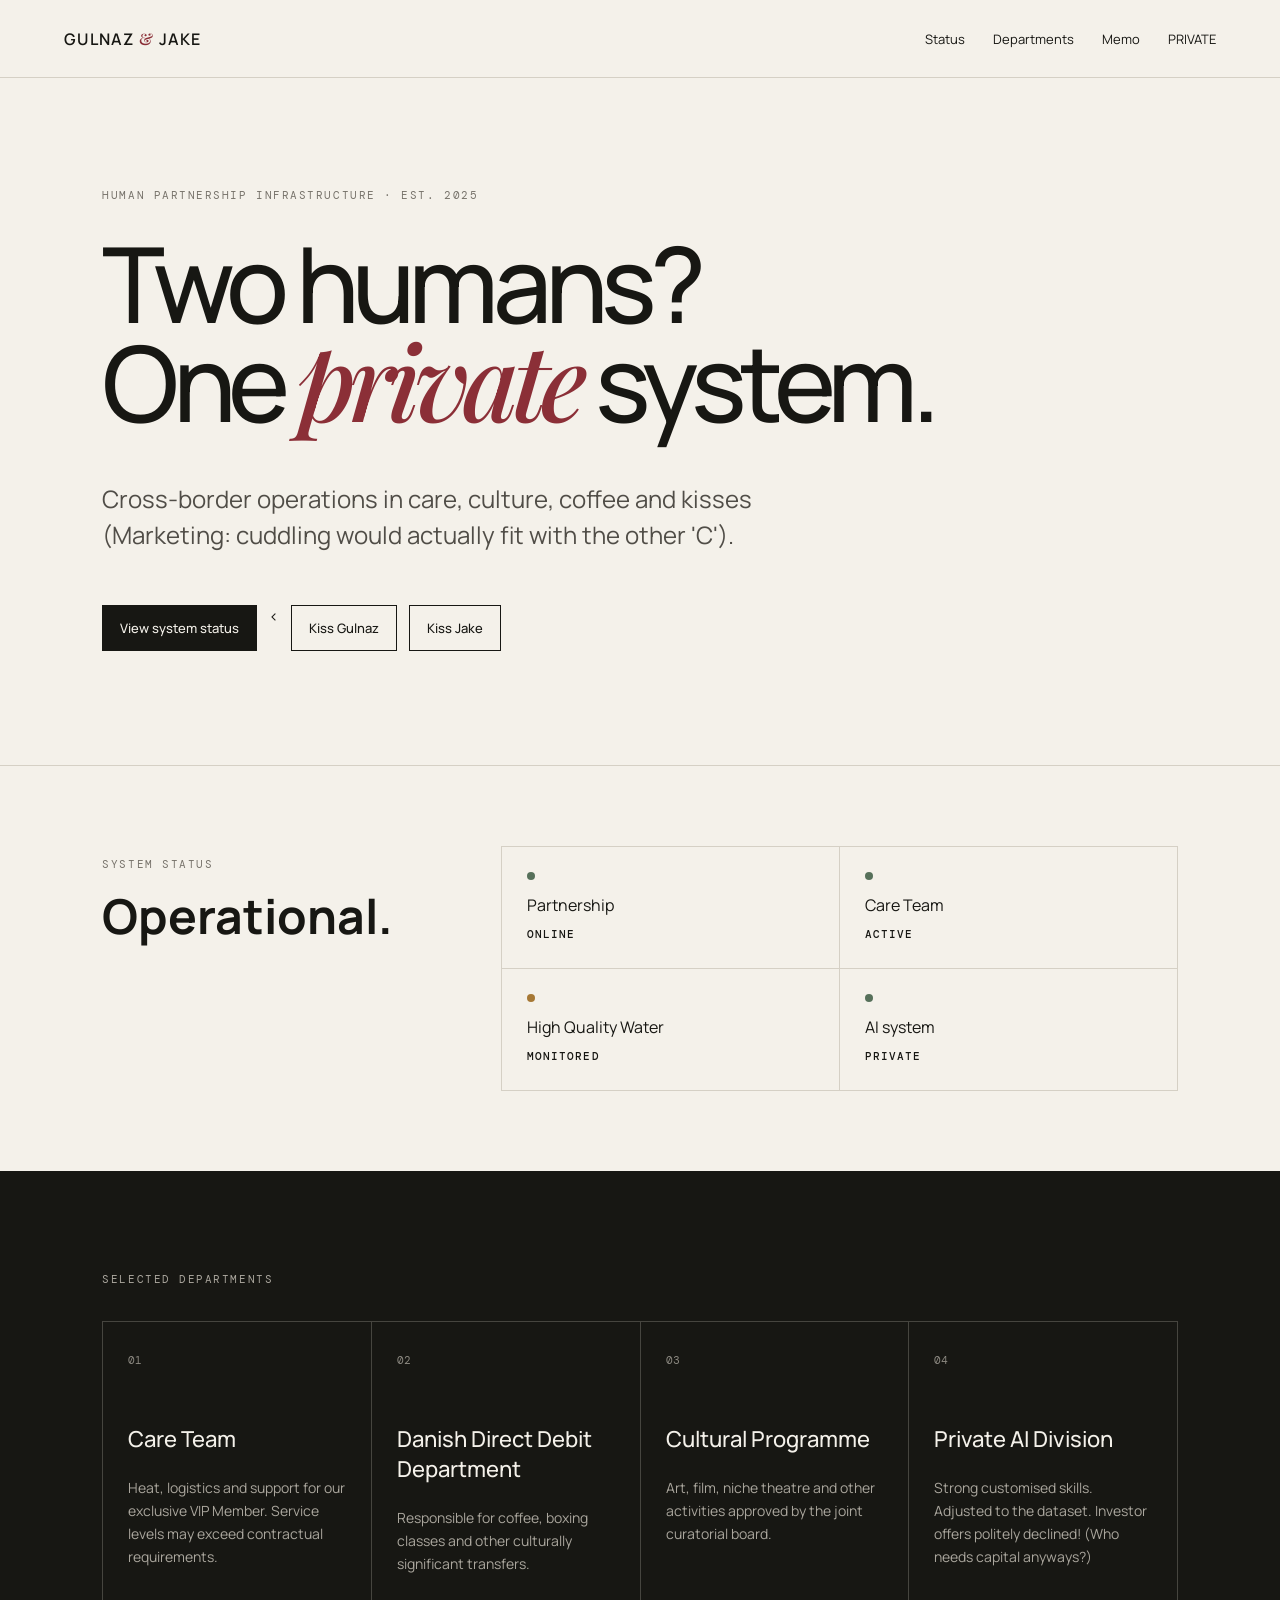
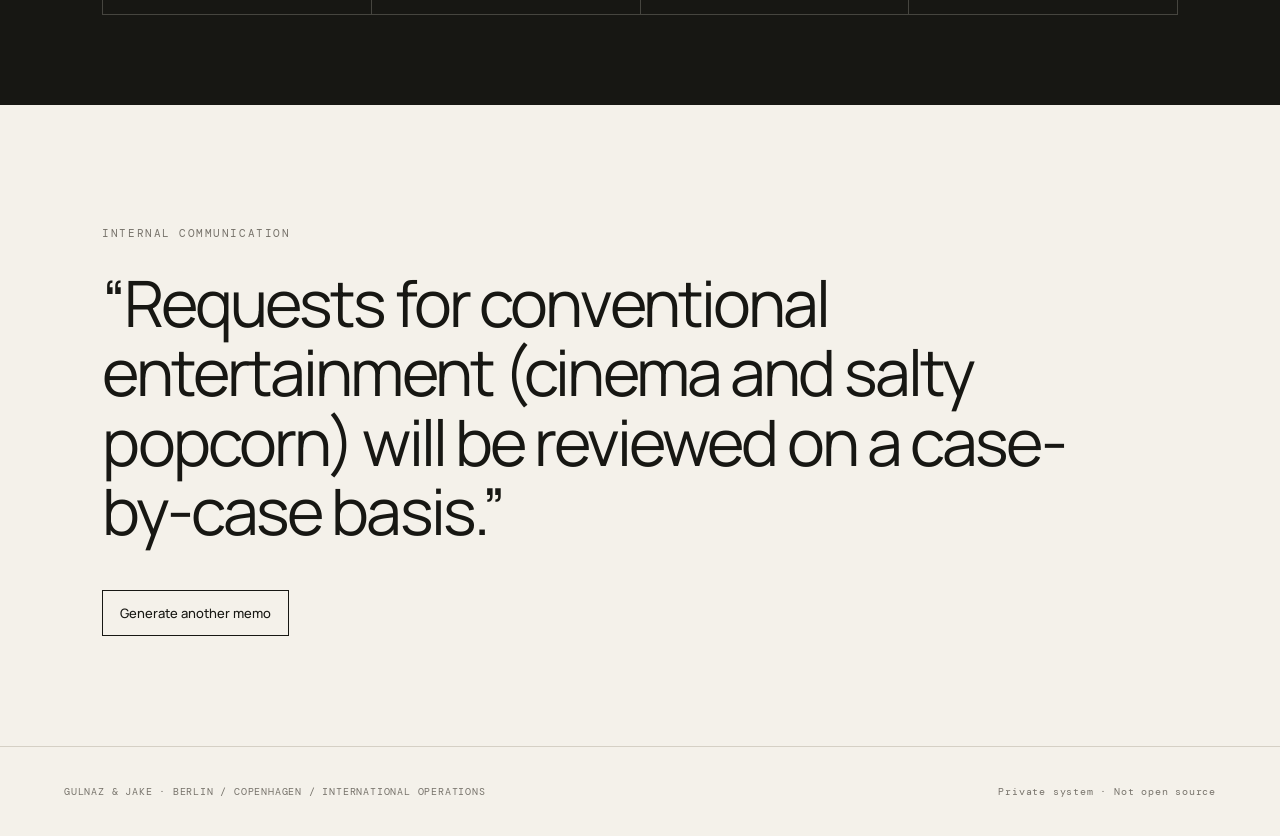
==== commit 41776800: "Update index.html" ====
--- a/index.html
+++ b/index.html
@@ -1,7 +1,8 @@
 <!doctype html><html lang="en"><head><meta charset="utf-8"><meta name="viewport" content="width=device-width,initial-scale=1"><meta name="theme-color" content="#f4f1ea"><title>Gulnaz & Jake</title><meta name="description" content="Human partnership infrastructure. Private system. Not open source."><link rel="stylesheet" href="style.css"></head><body>
 <header class="top"><a class="brand" href="#">GULNAZ <span>&</span> JAKE</a><nav><a href="#status">Status</a><a href="#departments">Departments</a><a href="#memo">Memo</a><a href="private.html">PRIVATE</a></nav></header>
 <main>
-<section class="hero"><p class="eyebrow">HUMAN PARTNERSHIP INFRASTRUCTURE · EST. 2025</p><h1>Two humans? <br>One <em>private</em> system.</h1><p class="lede">Cross-border operations in care, culture, coffee and kisses (Marketing: cuddling would actually fit with the other 'C').</p><div class="actions"><a class="button" href="#status">View system status</a><button class="ghost" id="kiss">Deliver virtual kiss</button></div><p class="delivery" id="delivery" aria-live="polite"></p></section>
+<section class="hero"><p class="eyebrow">HUMAN PARTNERSHIP INFRASTRUCTURE · EST. 2025</p><h1>Two humans? <br>One <em>private</em> system.</h1><p class="lede">Cross-border operations in care, culture, coffee and kisses (Marketing: cuddling would actually fit with the other 'C').</p><div class="actions"><a class="button" href="#status">View system status</a><<button class="ghost kiss-button" data-recipient="gulnaz">Kiss Gulnaz</button>
+<button class="ghost kiss-button" data-recipient="jake">Kiss Jake</button></div><p class="delivery" id="delivery" aria-live="polite"></p></section>
 <section class="status" id="status"><div><p class="label">SYSTEM STATUS</p><h2>Operational.</h2></div><div class="grid"><article><span class="dot"></span><p>Partnership</p><strong>ONLINE</strong></article><article><span class="dot"></span><p>Care Team</p><strong>ACTIVE</strong></article><article><span class="dot amber"></span><p>High Quality Water</p><strong>MONITORED</strong></article><article><span class="dot"></span><p>AI system</p><strong>PRIVATE</strong></article></div></section>
 <section class="departments" id="departments"><p class="label">SELECTED DEPARTMENTS</p><div class="cards"><article><span>01</span><h3>Care Team</h3><p>Heat, logistics and support for our exclusive VIP Member. Service levels may exceed contractual requirements.</p></article><article><span>02</span><h3>Danish Direct Debit Department</h3><p>Responsible for coffee, boxing classes and other culturally significant transfers.</p></article><article><span>03</span><h3>Cultural Programme</h3><p>Art, film, niche theatre and other activities approved by the joint curatorial board.</p></article><article><span>04</span><h3>Private AI Division</h3><p>Strong customised skills. Adjusted to the dataset. Investor offers politely declined! (Who needs capital anyways?)</p></article></div></section>
 <section class="memo" id="memo"><p class="label">INTERNAL COMMUNICATION</p><blockquote id="quote">“Kisses are not reimbursable. They remain payable directly.”</blockquote><button class="ghost dark" id="newMemo">Generate another memo</button></section>
--- a/style.css
+++ b/style.css
@@ -1,2 +1,2 @@
 @import url('https://fonts.googleapis.com/css2?family=DM+Mono:wght@300;400;500&family=Manrope:wght@400;500;600&family=Playfair+Display:ital,wght@1,500&display=swap');
-:root{--ink:#171713;--paper:#f4f1ea;--line:#d5d0c5;--muted:#77736b;--accent:#8b2f37}*{box-sizing:border-box}html{scroll-behavior:smooth}body{margin:0;background:var(--paper);color:var(--ink);font-family:Manrope,Arial,sans-serif}.top{height:78px;display:flex;align-items:center;justify-content:space-between;padding:0 5vw;border-bottom:1px solid var(--line);position:sticky;top:0;background:rgba(244,241,234,.94);backdrop-filter:blur(12px);z-index:5}.brand{font-weight:600;letter-spacing:.08em;text-decoration:none;color:var(--ink)}.brand span{font-family:'Playfair Display',serif;color:var(--accent)}nav{display:flex;gap:28px}nav a{color:var(--ink);text-decoration:none;font-size:13px}.hero{min-height:74vh;padding:11vh 8vw 8vh;display:flex;flex-direction:column;justify-content:center}.eyebrow,.label{font-family:'DM Mono',monospace;font-size:11px;letter-spacing:.14em;color:var(--muted)}h1{font-size:clamp(54px,8.2vw,126px);line-height:.91;letter-spacing:-.065em;margin:22px 0 28px;max-width:1100px;font-weight:500}h1 em{font-family:'Playfair Display',serif;font-weight:500;color:var(--accent)}.lede{font-size:clamp(17px,2vw,24px);line-height:1.5;max-width:680px;color:#504d47}.actions{display:flex;gap:12px;margin-top:28px;flex-wrap:wrap}.button,.ghost{border:1px solid var(--ink);padding:13px 17px;font:500 13px Manrope;text-decoration:none;color:var(--paper);background:var(--ink);cursor:pointer}.ghost{color:var(--ink);background:transparent}.delivery{height:20px;font-family:'DM Mono',monospace;font-size:11px;color:var(--accent)}.status{border-top:1px solid var(--line);padding:80px 8vw;display:grid;grid-template-columns:1fr 2fr;gap:60px}.status h2{font-size:48px;margin:12px 0}.grid{display:grid;grid-template-columns:1fr 1fr;border-top:1px solid var(--line);border-left:1px solid var(--line)}.grid article{padding:25px;border-right:1px solid var(--line);border-bottom:1px solid var(--line)}.grid p{margin:14px 0 5px}.grid strong{font:500 11px 'DM Mono',monospace;letter-spacing:.1em}.dot{width:8px;height:8px;background:#56705a;border-radius:50%;display:block}.dot.amber{background:#a67835}.departments{background:var(--ink);color:var(--paper);padding:90px 8vw}.departments .label{color:#aaa69d}.cards{display:grid;grid-template-columns:repeat(4,1fr);margin-top:35px;border-top:1px solid #46453f;border-left:1px solid #46453f}.cards article{min-height:290px;padding:25px;border-right:1px solid #46453f;border-bottom:1px solid #46453f}.cards span{font:11px 'DM Mono',monospace;color:#8c8981}.cards h3{font-size:22px;font-weight:500;margin-top:55px}.cards p{color:#aaa69d;font-size:14px;line-height:1.65}.memo{padding:110px 8vw}.memo blockquote{font-size:clamp(34px,5vw,72px);line-height:1.08;letter-spacing:-.045em;max-width:1050px;margin:28px 0 45px}.dark{background:transparent}.memo .ghost:hover{background:var(--ink);color:var(--paper)}footer{padding:28px 5vw;border-top:1px solid var(--line);display:flex;justify-content:space-between;gap:20px;color:var(--muted);font:10px 'DM Mono',monospace;letter-spacing:.08em}@media(max-width:800px){nav{display:none}.hero{padding-left:6vw;padding-right:6vw}.status{grid-template-columns:1fr;padding:60px 6vw}.grid{grid-template-columns:1fr}.departments{padding:70px 6vw}.cards{grid-template-columns:1fr}.cards article{min-height:220px}.memo{padding:80px 6vw}footer{flex-direction:column}}
+:root{--ink:#171713;--paper:#f4f1ea;--line:#d5d0c5;--muted:#77736b;--accent:#8b2f37}*{box-sizing:border-box}html{scroll-behavior:smooth}body{margin:0;background:var(--paper);color:var(--ink);font-family:Manrope,Arial,sans-serif}.top{height:78px;display:flex;align-items:center;justify-content:space-between;padding:0 5vw;border-bottom:1px solid var(--line);position:sticky;top:0;background:rgba(244,241,234,.94);backdrop-filter:blur(12px);z-index:5}.brand{font-weight:600;letter-spacing:.08em;text-decoration:none;color:var(--ink)}.brand span{font-family:'Playfair Display',serif;color:var(--accent)}nav{display:flex;gap:28px}nav a{color:var(--ink);text-decoration:none;font-size:13px}.hero{min-height:74vh;padding:11vh 8vw 8vh;display:flex;flex-direction:column;justify-content:center}.eyebrow,.label{font-family:'DM Mono',monospace;font-size:11px;letter-spacing:.14em;color:var(--muted)}h1{font-size:clamp(54px,8.2vw,126px);line-height:.91;letter-spacing:-.065em;margin:22px 0 28px;max-width:1100px;font-weight:500}h1 em{font-family:'Playfair Display',serif;font-weight:500;color:var(--accent)}.lede{font-size:clamp(17px,2vw,24px);line-height:1.5;max-width:680px;color:#504d47}.actions{display:flex;gap:12px;margin-top:28px;flex-wrap:wrap}.button,.ghost{border:1px solid var(--ink);padding:13px 17px;font:500 13px Manrope;text-decoration:none;color:var(--paper);background:var(--ink);cursor:pointer}.ghost{color:var(--ink);background:transparent}.delivery{height:20px;font-family:'DM Mono',monospace;font-size:11px;color:var(--accent)}.status{border-top:1px solid var(--line);padding:80px 8vw;display:grid;grid-template-columns:1fr 2fr;gap:60px}.status h2{font-size:48px;margin:12px 0}.grid{display:grid;grid-template-columns:1fr 1fr;border-top:1px solid var(--line);border-left:1px solid var(--line)}.grid article{padding:25px;border-right:1px solid var(--line);border-bottom:1px solid var(--line)}.grid p{margin:14px 0 5px}.grid strong{font:500 11px 'DM Mono',monospace;letter-spacing:.1em}.dot{width:8px;height:8px;background:#56705a;border-radius:50%;display:block}.dot.amber{background:#a67835}.departments{background:var(--ink);color:var(--paper);padding:90px 8vw}.departments .label{color:#aaa69d}.cards{display:grid;grid-template-columns:repeat(4,1fr);margin-top:35px;border-top:1px solid #46453f;border-left:1px solid #46453f}.cards article{min-height:290px;padding:25px;border-right:1px solid #46453f;border-bottom:1px solid #46453f}.cards span{font:11px 'DM Mono',monospace;color:#8c8981}.cards h3{font-size:22px;font-weight:500;margin-top:55px}.cards p{color:#aaa69d;font-size:14px;line-height:1.65}.memo{padding:110px 8vw}.memo blockquote{font-size:clamp(34px,5vw,72px);line-height:1.08;letter-spacing:-.045em;max-width:1050px;margin:28px 0 45px}.dark{background:transparent}.memo .ghost:hover{background:var(--ink);color:var(--paper)}footer{padding:28px 5vw;border-top:1px solid var(--line);display:flex;justify-content:space-between;gap:20px;color:var(--muted);font:10px 'DM Mono',monospace;letter-spacing:.08em}@media(max-width:800px){nav{display:flex;gap:0}nav a{display:none}nav a:last-child{display:block;font-family:'DM Mono',monospace;font-size:11px;letter-spacing:.12em;border:1px solid var(--ink);padding:8px 11px}.hero{padding-left:6vw;padding-right:6vw}.status{grid-template-columns:1fr;padding:60px 6vw}.grid{grid-template-columns:1fr}.departments{padding:70px 6vw}.cards{grid-template-columns:1fr}.cards article{min-height:220px}.memo{padding:80px 6vw}footer{flex-direction:column}}
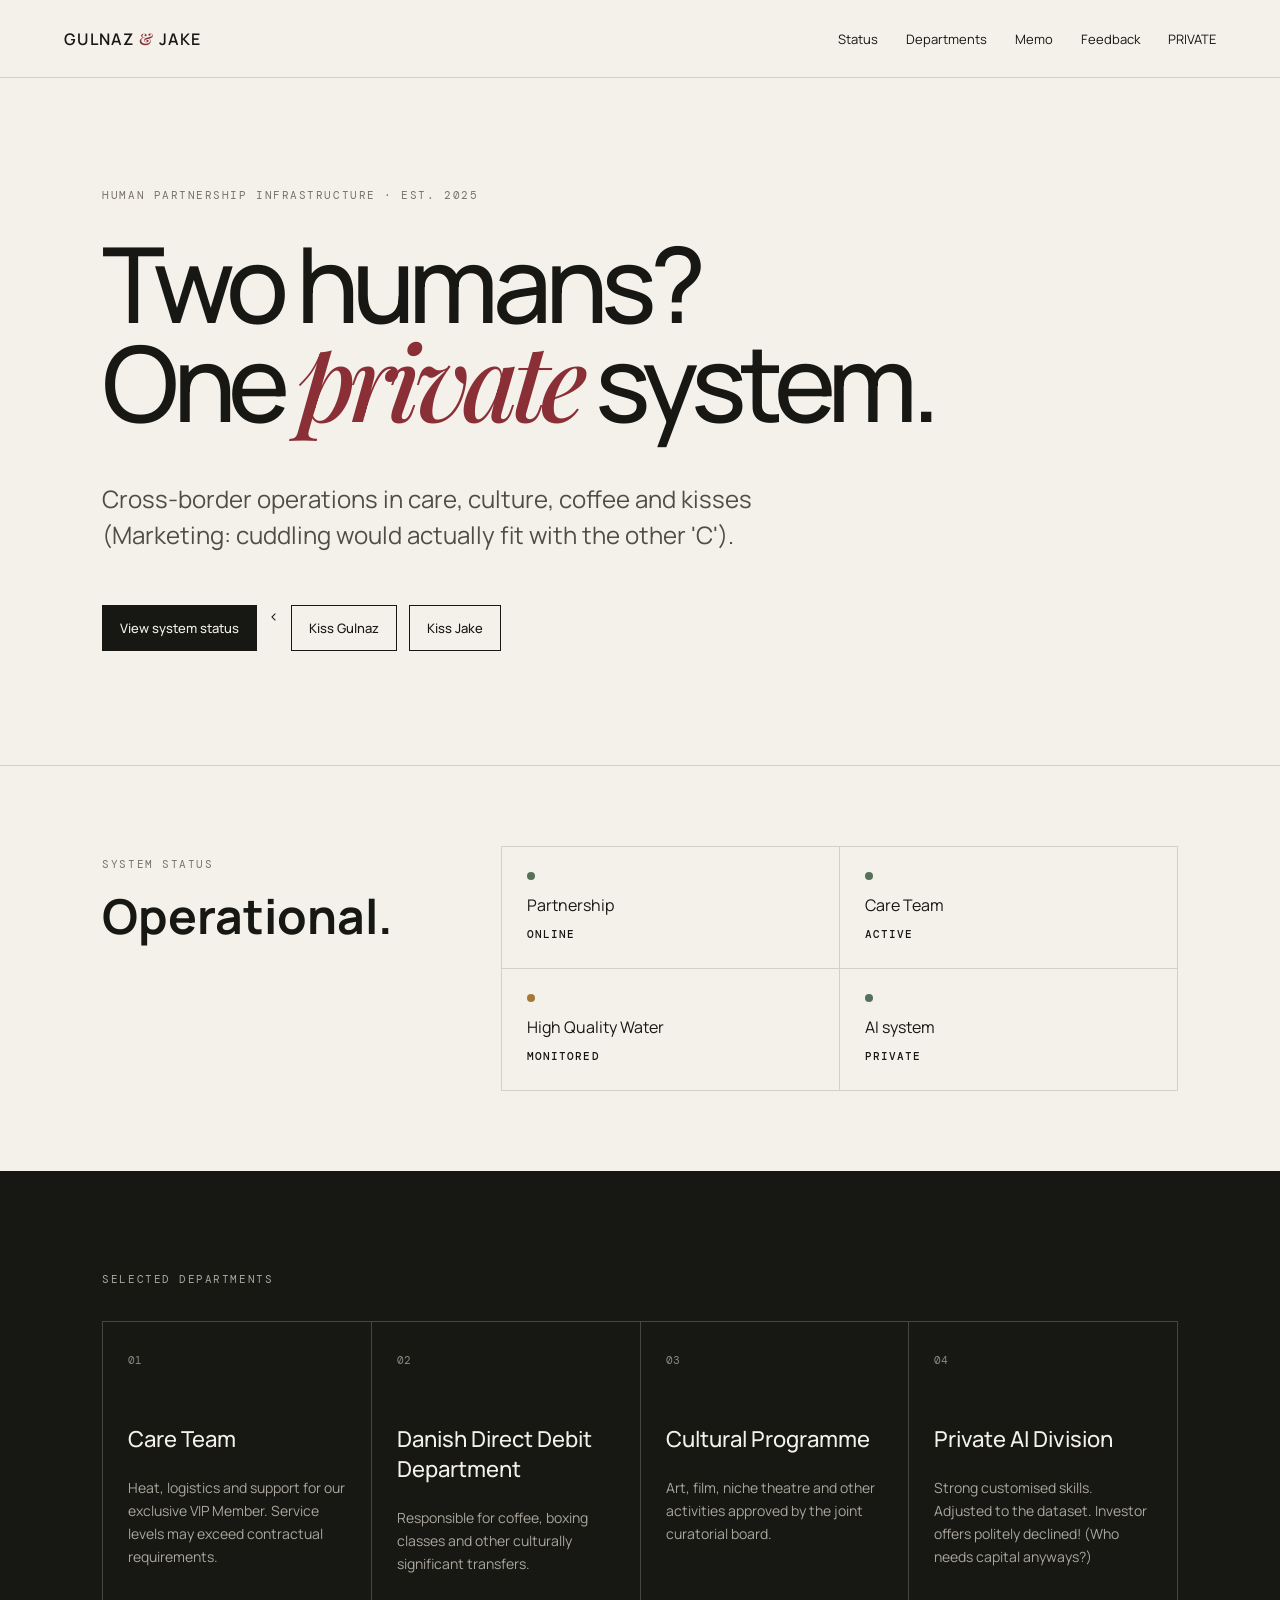
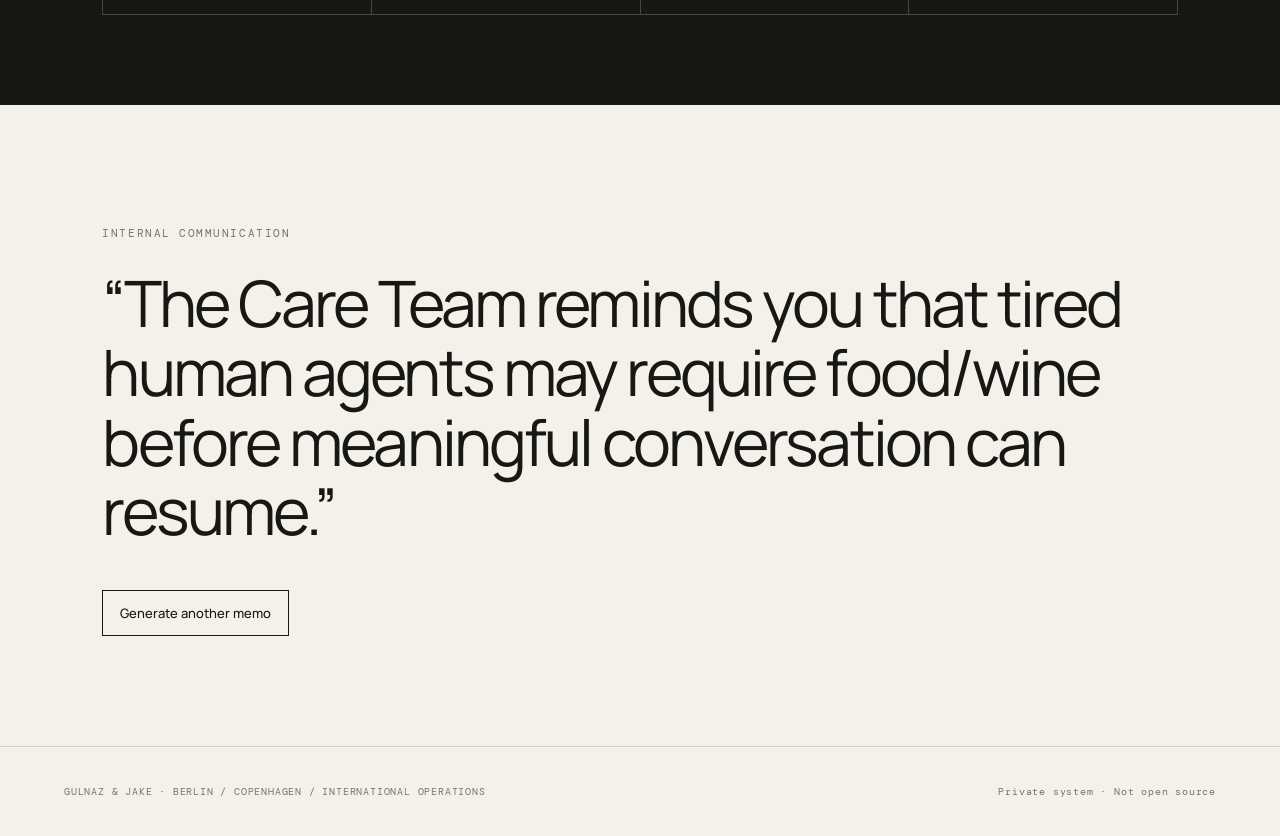
==== commit e396b1c9: "Add Feedback page with direct Telegram delivery to Management" ====
--- a/index.html
+++ b/index.html
@@ -1,9 +1,9 @@
-<!doctype html><html lang="en"><head><meta charset="utf-8"><meta name="viewport" content="width=device-width,initial-scale=1"><meta name="theme-color" content="#f4f1ea"><title>Gulnaz & Jake</title><meta name="description" content="Human partnership infrastructure. Private system. Not open source."><link rel="stylesheet" href="style.css"></head><body>
-<header class="top"><a class="brand" href="#">GULNAZ <span>&</span> JAKE</a><nav><a href="#status">Status</a><a href="#departments">Departments</a><a href="#memo">Memo</a><a href="private.html">PRIVATE</a></nav></header>
-<main>
-<section class="hero"><p class="eyebrow">HUMAN PARTNERSHIP INFRASTRUCTURE · EST. 2025</p><h1>Two humans? <br>One <em>private</em> system.</h1><p class="lede">Cross-border operations in care, culture, coffee and kisses (Marketing: cuddling would actually fit with the other 'C').</p><div class="actions"><a class="button" href="#status">View system status</a><<button class="ghost kiss-button" data-recipient="gulnaz">Kiss Gulnaz</button>
-<button class="ghost kiss-button" data-recipient="jake">Kiss Jake</button></div><p class="delivery" id="delivery" aria-live="polite"></p></section>
-<section class="status" id="status"><div><p class="label">SYSTEM STATUS</p><h2>Operational.</h2></div><div class="grid"><article><span class="dot"></span><p>Partnership</p><strong>ONLINE</strong></article><article><span class="dot"></span><p>Care Team</p><strong>ACTIVE</strong></article><article><span class="dot amber"></span><p>High Quality Water</p><strong>MONITORED</strong></article><article><span class="dot"></span><p>AI system</p><strong>PRIVATE</strong></article></div></section>
-<section class="departments" id="departments"><p class="label">SELECTED DEPARTMENTS</p><div class="cards"><article><span>01</span><h3>Care Team</h3><p>Heat, logistics and support for our exclusive VIP Member. Service levels may exceed contractual requirements.</p></article><article><span>02</span><h3>Danish Direct Debit Department</h3><p>Responsible for coffee, boxing classes and other culturally significant transfers.</p></article><article><span>03</span><h3>Cultural Programme</h3><p>Art, film, niche theatre and other activities approved by the joint curatorial board.</p></article><article><span>04</span><h3>Private AI Division</h3><p>Strong customised skills. Adjusted to the dataset. Investor offers politely declined! (Who needs capital anyways?)</p></article></div></section>
-<section class="memo" id="memo"><p class="label">INTERNAL COMMUNICATION</p><blockquote id="quote">“Kisses are not reimbursable. They remain payable directly.”</blockquote><button class="ghost dark" id="newMemo">Generate another memo</button></section>
-</main><footer><p>GULNAZ & JAKE · BERLIN / COPENHAGEN / INTERNATIONAL OPERATIONS</p><p>Private system · Not open source</p></footer><script src="script.js"></script></body></html>
+<!doctype html><html lang="en"><head><meta charset="utf-8"><meta name="viewport" content="width=device-width,initial-scale=1"><meta name="theme-color" content="#f4f1ea"><title>Gulnaz & Jake</title><meta name="description" content="Human partnership infrastructure. Private system. Not open source."><link rel="stylesheet" href="style.css"></head><body>
+<header class="top"><a class="brand" href="#">GULNAZ <span>&</span> JAKE</a><nav><a href="#status">Status</a><a href="#departments">Departments</a><a href="#memo">Memo</a><a class="feedback-nav" href="feedback.html">Feedback</a><a href="private.html">PRIVATE</a></nav></header>
+<main>
+<section class="hero"><p class="eyebrow">HUMAN PARTNERSHIP INFRASTRUCTURE · EST. 2025</p><h1>Two humans? <br>One <em>private</em> system.</h1><p class="lede">Cross-border operations in care, culture, coffee and kisses (Marketing: cuddling would actually fit with the other 'C').</p><div class="actions"><a class="button" href="#status">View system status</a><<button class="ghost kiss-button" data-recipient="gulnaz">Kiss Gulnaz</button>
+<button class="ghost kiss-button" data-recipient="jake">Kiss Jake</button></div><p class="delivery" id="delivery" aria-live="polite"></p></section>
+<section class="status" id="status"><div><p class="label">SYSTEM STATUS</p><h2>Operational.</h2></div><div class="grid"><article><span class="dot"></span><p>Partnership</p><strong>ONLINE</strong></article><article><span class="dot"></span><p>Care Team</p><strong>ACTIVE</strong></article><article><span class="dot amber"></span><p>High Quality Water</p><strong>MONITORED</strong></article><article><span class="dot"></span><p>AI system</p><strong>PRIVATE</strong></article></div></section>
+<section class="departments" id="departments"><p class="label">SELECTED DEPARTMENTS</p><div class="cards"><article><span>01</span><h3>Care Team</h3><p>Heat, logistics and support for our exclusive VIP Member. Service levels may exceed contractual requirements.</p></article><article><span>02</span><h3>Danish Direct Debit Department</h3><p>Responsible for coffee, boxing classes and other culturally significant transfers.</p></article><article><span>03</span><h3>Cultural Programme</h3><p>Art, film, niche theatre and other activities approved by the joint curatorial board.</p></article><article><span>04</span><h3>Private AI Division</h3><p>Strong customised skills. Adjusted to the dataset. Investor offers politely declined! (Who needs capital anyways?)</p></article></div></section>
+<section class="memo" id="memo"><p class="label">INTERNAL COMMUNICATION</p><blockquote id="quote">“Kisses are not reimbursable. They remain payable directly.”</blockquote><button class="ghost dark" id="newMemo">Generate another memo</button></section>
+</main><footer><p>GULNAZ & JAKE · BERLIN / COPENHAGEN / INTERNATIONAL OPERATIONS</p><p>Private system · Not open source</p></footer><script src="script.js"></script></body></html>
--- a/style.css
+++ b/style.css
@@ -1,2 +1,4 @@
-@import url('https://fonts.googleapis.com/css2?family=DM+Mono:wght@300;400;500&family=Manrope:wght@400;500;600&family=Playfair+Display:ital,wght@1,500&display=swap');
-:root{--ink:#171713;--paper:#f4f1ea;--line:#d5d0c5;--muted:#77736b;--accent:#8b2f37}*{box-sizing:border-box}html{scroll-behavior:smooth}body{margin:0;background:var(--paper);color:var(--ink);font-family:Manrope,Arial,sans-serif}.top{height:78px;display:flex;align-items:center;justify-content:space-between;padding:0 5vw;border-bottom:1px solid var(--line);position:sticky;top:0;background:rgba(244,241,234,.94);backdrop-filter:blur(12px);z-index:5}.brand{font-weight:600;letter-spacing:.08em;text-decoration:none;color:var(--ink)}.brand span{font-family:'Playfair Display',serif;color:var(--accent)}nav{display:flex;gap:28px}nav a{color:var(--ink);text-decoration:none;font-size:13px}.hero{min-height:74vh;padding:11vh 8vw 8vh;display:flex;flex-direction:column;justify-content:center}.eyebrow,.label{font-family:'DM Mono',monospace;font-size:11px;letter-spacing:.14em;color:var(--muted)}h1{font-size:clamp(54px,8.2vw,126px);line-height:.91;letter-spacing:-.065em;margin:22px 0 28px;max-width:1100px;font-weight:500}h1 em{font-family:'Playfair Display',serif;font-weight:500;color:var(--accent)}.lede{font-size:clamp(17px,2vw,24px);line-height:1.5;max-width:680px;color:#504d47}.actions{display:flex;gap:12px;margin-top:28px;flex-wrap:wrap}.button,.ghost{border:1px solid var(--ink);padding:13px 17px;font:500 13px Manrope;text-decoration:none;color:var(--paper);background:var(--ink);cursor:pointer}.ghost{color:var(--ink);background:transparent}.delivery{height:20px;font-family:'DM Mono',monospace;font-size:11px;color:var(--accent)}.status{border-top:1px solid var(--line);padding:80px 8vw;display:grid;grid-template-columns:1fr 2fr;gap:60px}.status h2{font-size:48px;margin:12px 0}.grid{display:grid;grid-template-columns:1fr 1fr;border-top:1px solid var(--line);border-left:1px solid var(--line)}.grid article{padding:25px;border-right:1px solid var(--line);border-bottom:1px solid var(--line)}.grid p{margin:14px 0 5px}.grid strong{font:500 11px 'DM Mono',monospace;letter-spacing:.1em}.dot{width:8px;height:8px;background:#56705a;border-radius:50%;display:block}.dot.amber{background:#a67835}.departments{background:var(--ink);color:var(--paper);padding:90px 8vw}.departments .label{color:#aaa69d}.cards{display:grid;grid-template-columns:repeat(4,1fr);margin-top:35px;border-top:1px solid #46453f;border-left:1px solid #46453f}.cards article{min-height:290px;padding:25px;border-right:1px solid #46453f;border-bottom:1px solid #46453f}.cards span{font:11px 'DM Mono',monospace;color:#8c8981}.cards h3{font-size:22px;font-weight:500;margin-top:55px}.cards p{color:#aaa69d;font-size:14px;line-height:1.65}.memo{padding:110px 8vw}.memo blockquote{font-size:clamp(34px,5vw,72px);line-height:1.08;letter-spacing:-.045em;max-width:1050px;margin:28px 0 45px}.dark{background:transparent}.memo .ghost:hover{background:var(--ink);color:var(--paper)}footer{padding:28px 5vw;border-top:1px solid var(--line);display:flex;justify-content:space-between;gap:20px;color:var(--muted);font:10px 'DM Mono',monospace;letter-spacing:.08em}@media(max-width:800px){nav{display:flex;gap:0}nav a{display:none}nav a:last-child{display:block;font-family:'DM Mono',monospace;font-size:11px;letter-spacing:.12em;border:1px solid var(--ink);padding:8px 11px}.hero{padding-left:6vw;padding-right:6vw}.status{grid-template-columns:1fr;padding:60px 6vw}.grid{grid-template-columns:1fr}.departments{padding:70px 6vw}.cards{grid-template-columns:1fr}.cards article{min-height:220px}.memo{padding:80px 6vw}footer{flex-direction:column}}
+@import url('https://fonts.googleapis.com/css2?family=DM+Mono:wght@300;400;500&family=Manrope:wght@400;500;600&family=Playfair+Display:ital,wght@1,500&display=swap');
+:root{--ink:#171713;--paper:#f4f1ea;--line:#d5d0c5;--muted:#77736b;--accent:#8b2f37}*{box-sizing:border-box}html{scroll-behavior:smooth}body{margin:0;background:var(--paper);color:var(--ink);font-family:Manrope,Arial,sans-serif}.top{height:78px;display:flex;align-items:center;justify-content:space-between;padding:0 5vw;border-bottom:1px solid var(--line);position:sticky;top:0;background:rgba(244,241,234,.94);backdrop-filter:blur(12px);z-index:5}.brand{font-weight:600;letter-spacing:.08em;text-decoration:none;color:var(--ink)}.brand span{font-family:'Playfair Display',serif;color:var(--accent)}nav{display:flex;gap:28px}nav a{color:var(--ink);text-decoration:none;font-size:13px}.hero{min-height:74vh;padding:11vh 8vw 8vh;display:flex;flex-direction:column;justify-content:center}.eyebrow,.label{font-family:'DM Mono',monospace;font-size:11px;letter-spacing:.14em;color:var(--muted)}h1{font-size:clamp(54px,8.2vw,126px);line-height:.91;letter-spacing:-.065em;margin:22px 0 28px;max-width:1100px;font-weight:500}h1 em{font-family:'Playfair Display',serif;font-weight:500;color:var(--accent)}.lede{font-size:clamp(17px,2vw,24px);line-height:1.5;max-width:680px;color:#504d47}.actions{display:flex;gap:12px;margin-top:28px;flex-wrap:wrap}.button,.ghost{border:1px solid var(--ink);padding:13px 17px;font:500 13px Manrope;text-decoration:none;color:var(--paper);background:var(--ink);cursor:pointer}.ghost{color:var(--ink);background:transparent}.delivery{height:20px;font-family:'DM Mono',monospace;font-size:11px;color:var(--accent)}.status{border-top:1px solid var(--line);padding:80px 8vw;display:grid;grid-template-columns:1fr 2fr;gap:60px}.status h2{font-size:48px;margin:12px 0}.grid{display:grid;grid-template-columns:1fr 1fr;border-top:1px solid var(--line);border-left:1px solid var(--line)}.grid article{padding:25px;border-right:1px solid var(--line);border-bottom:1px solid var(--line)}.grid p{margin:14px 0 5px}.grid strong{font:500 11px 'DM Mono',monospace;letter-spacing:.1em}.dot{width:8px;height:8px;background:#56705a;border-radius:50%;display:block}.dot.amber{background:#a67835}.departments{background:var(--ink);color:var(--paper);padding:90px 8vw}.departments .label{color:#aaa69d}.cards{display:grid;grid-template-columns:repeat(4,1fr);margin-top:35px;border-top:1px solid #46453f;border-left:1px solid #46453f}.cards article{min-height:290px;padding:25px;border-right:1px solid #46453f;border-bottom:1px solid #46453f}.cards span{font:11px 'DM Mono',monospace;color:#8c8981}.cards h3{font-size:22px;font-weight:500;margin-top:55px}.cards p{color:#aaa69d;font-size:14px;line-height:1.65}.memo{padding:110px 8vw}.memo blockquote{font-size:clamp(34px,5vw,72px);line-height:1.08;letter-spacing:-.045em;max-width:1050px;margin:28px 0 45px}.dark{background:transparent}.memo .ghost:hover{background:var(--ink);color:var(--paper)}footer{padding:28px 5vw;border-top:1px solid var(--line);display:flex;justify-content:space-between;gap:20px;color:var(--muted);font:10px 'DM Mono',monospace;letter-spacing:.08em}@media(max-width:800px){nav{display:flex;gap:0}nav a{display:none}nav a:last-child{display:block;font-family:'DM Mono',monospace;font-size:11px;letter-spacing:.12em;border:1px solid var(--ink);padding:8px 11px}.hero{padding-left:6vw;padding-right:6vw}.status{grid-template-columns:1fr;padding:60px 6vw}.grid{grid-template-columns:1fr}.departments{padding:70px 6vw}.cards{grid-template-columns:1fr}.cards article{min-height:220px}.memo{padding:80px 6vw}footer{flex-direction:column}}
+
+nav a[aria-current=page]{text-decoration:underline;text-underline-offset:5px}@media(max-width:800px){nav{gap:12px;align-items:center}nav a.feedback-nav{display:block;font-size:12px}}@media(max-width:360px){.top{padding:0 4vw}.brand{font-size:13px}nav{gap:8px}}
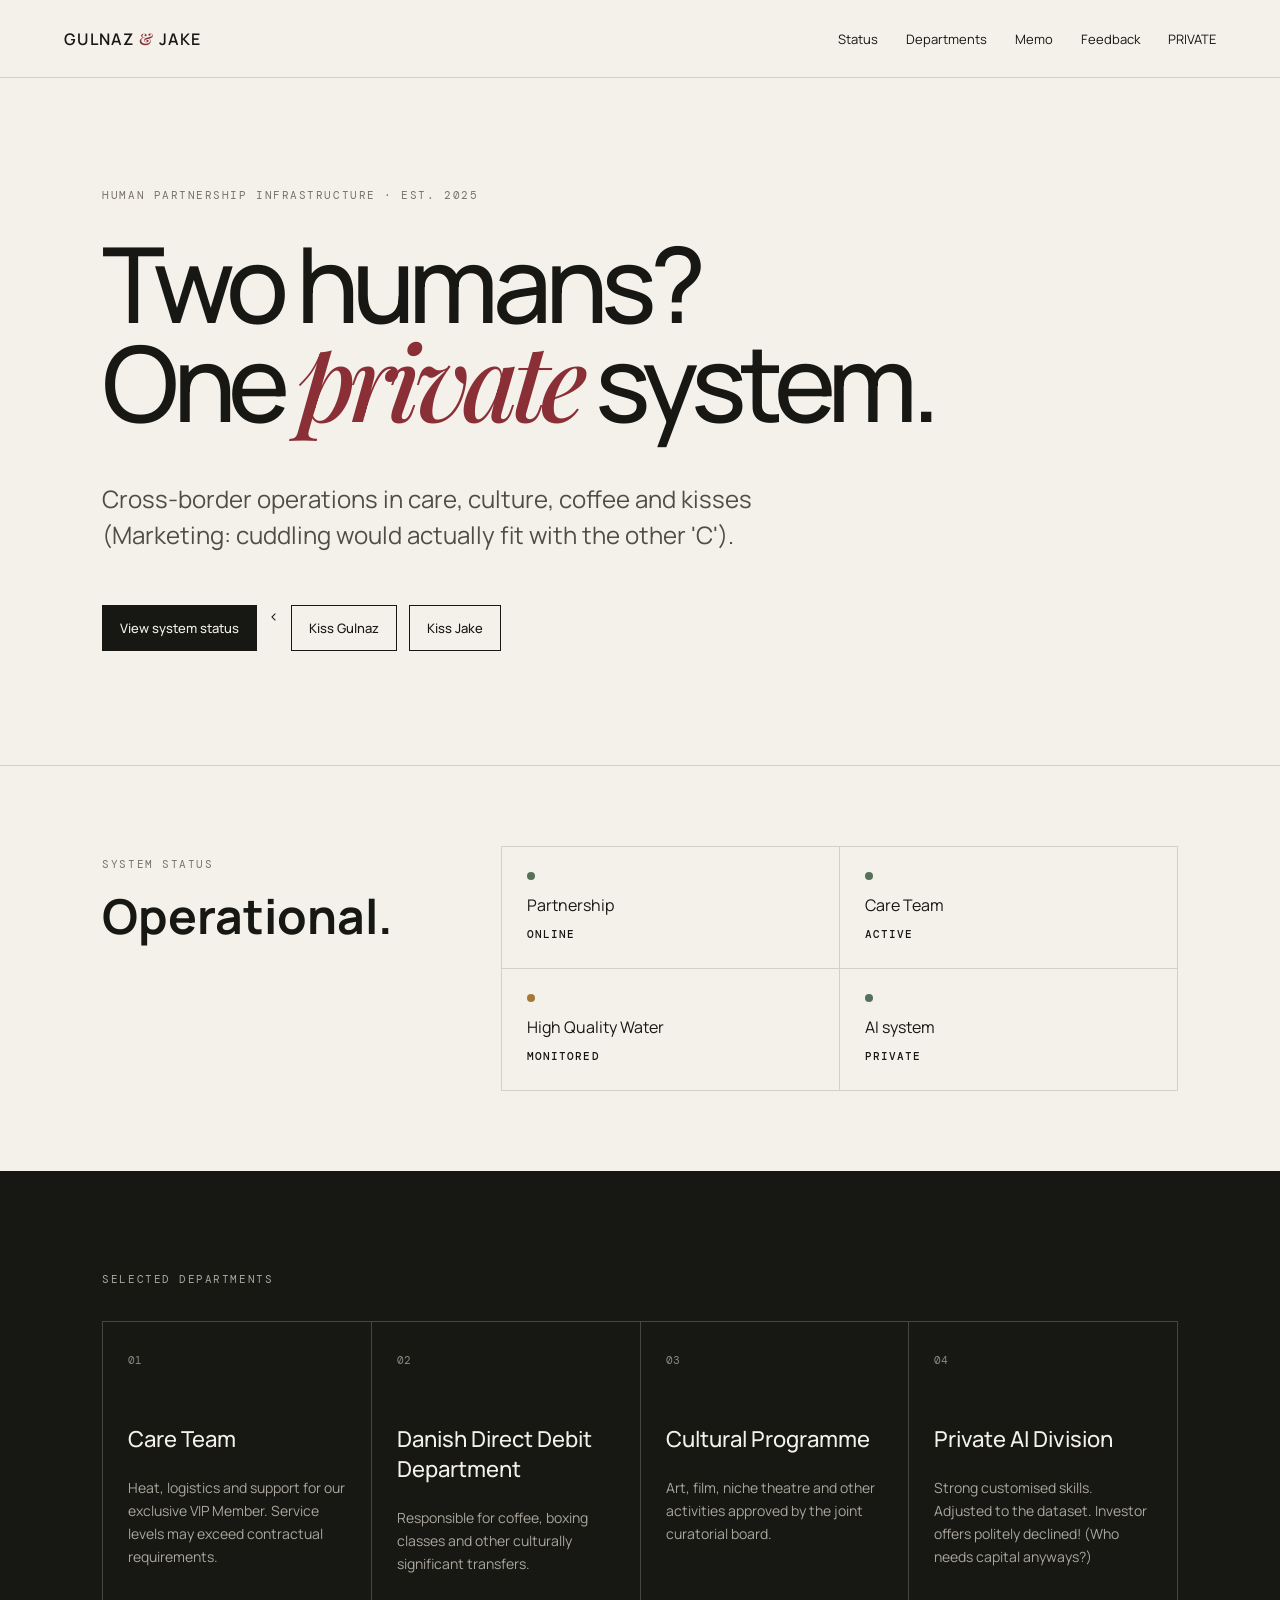
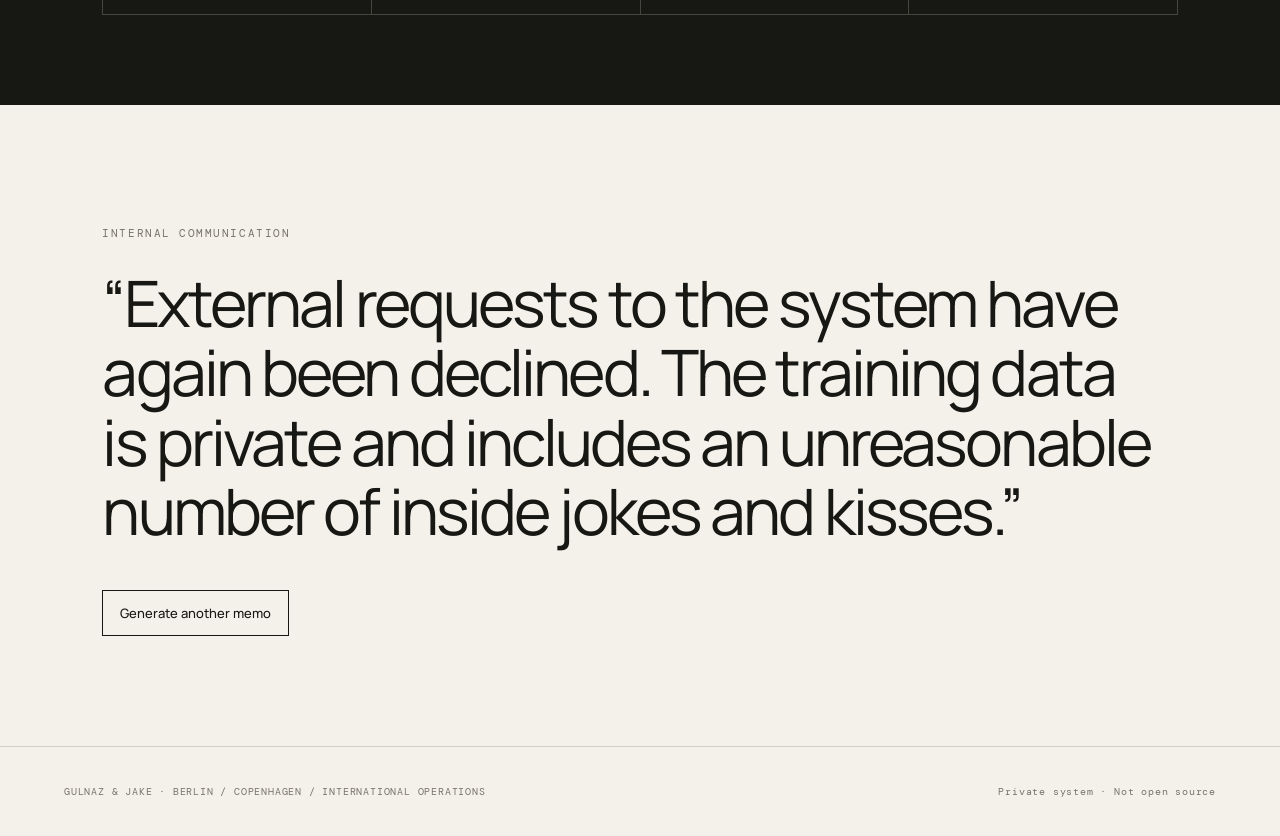
==== commit 3d0c4bb6: "Refresh cached styles so Feedback navigation is visible on mobile" ====
--- a/index.html
+++ b/index.html
@@ -1,4 +1,4 @@
-<!doctype html><html lang="en"><head><meta charset="utf-8"><meta name="viewport" content="width=device-width,initial-scale=1"><meta name="theme-color" content="#f4f1ea"><title>Gulnaz & Jake</title><meta name="description" content="Human partnership infrastructure. Private system. Not open source."><link rel="stylesheet" href="style.css"></head><body>
+<!doctype html><html lang="en"><head><meta charset="utf-8"><meta name="viewport" content="width=device-width,initial-scale=1"><meta name="theme-color" content="#f4f1ea"><title>Gulnaz & Jake</title><meta name="description" content="Human partnership infrastructure. Private system. Not open source."><link rel="stylesheet" href="style.css?v=20260923-feedback"></head><body>
 <header class="top"><a class="brand" href="#">GULNAZ <span>&</span> JAKE</a><nav><a href="#status">Status</a><a href="#departments">Departments</a><a href="#memo">Memo</a><a class="feedback-nav" href="feedback.html">Feedback</a><a href="private.html">PRIVATE</a></nav></header>
 <main>
 <section class="hero"><p class="eyebrow">HUMAN PARTNERSHIP INFRASTRUCTURE · EST. 2025</p><h1>Two humans? <br>One <em>private</em> system.</h1><p class="lede">Cross-border operations in care, culture, coffee and kisses (Marketing: cuddling would actually fit with the other 'C').</p><div class="actions"><a class="button" href="#status">View system status</a><<button class="ghost kiss-button" data-recipient="gulnaz">Kiss Gulnaz</button>
